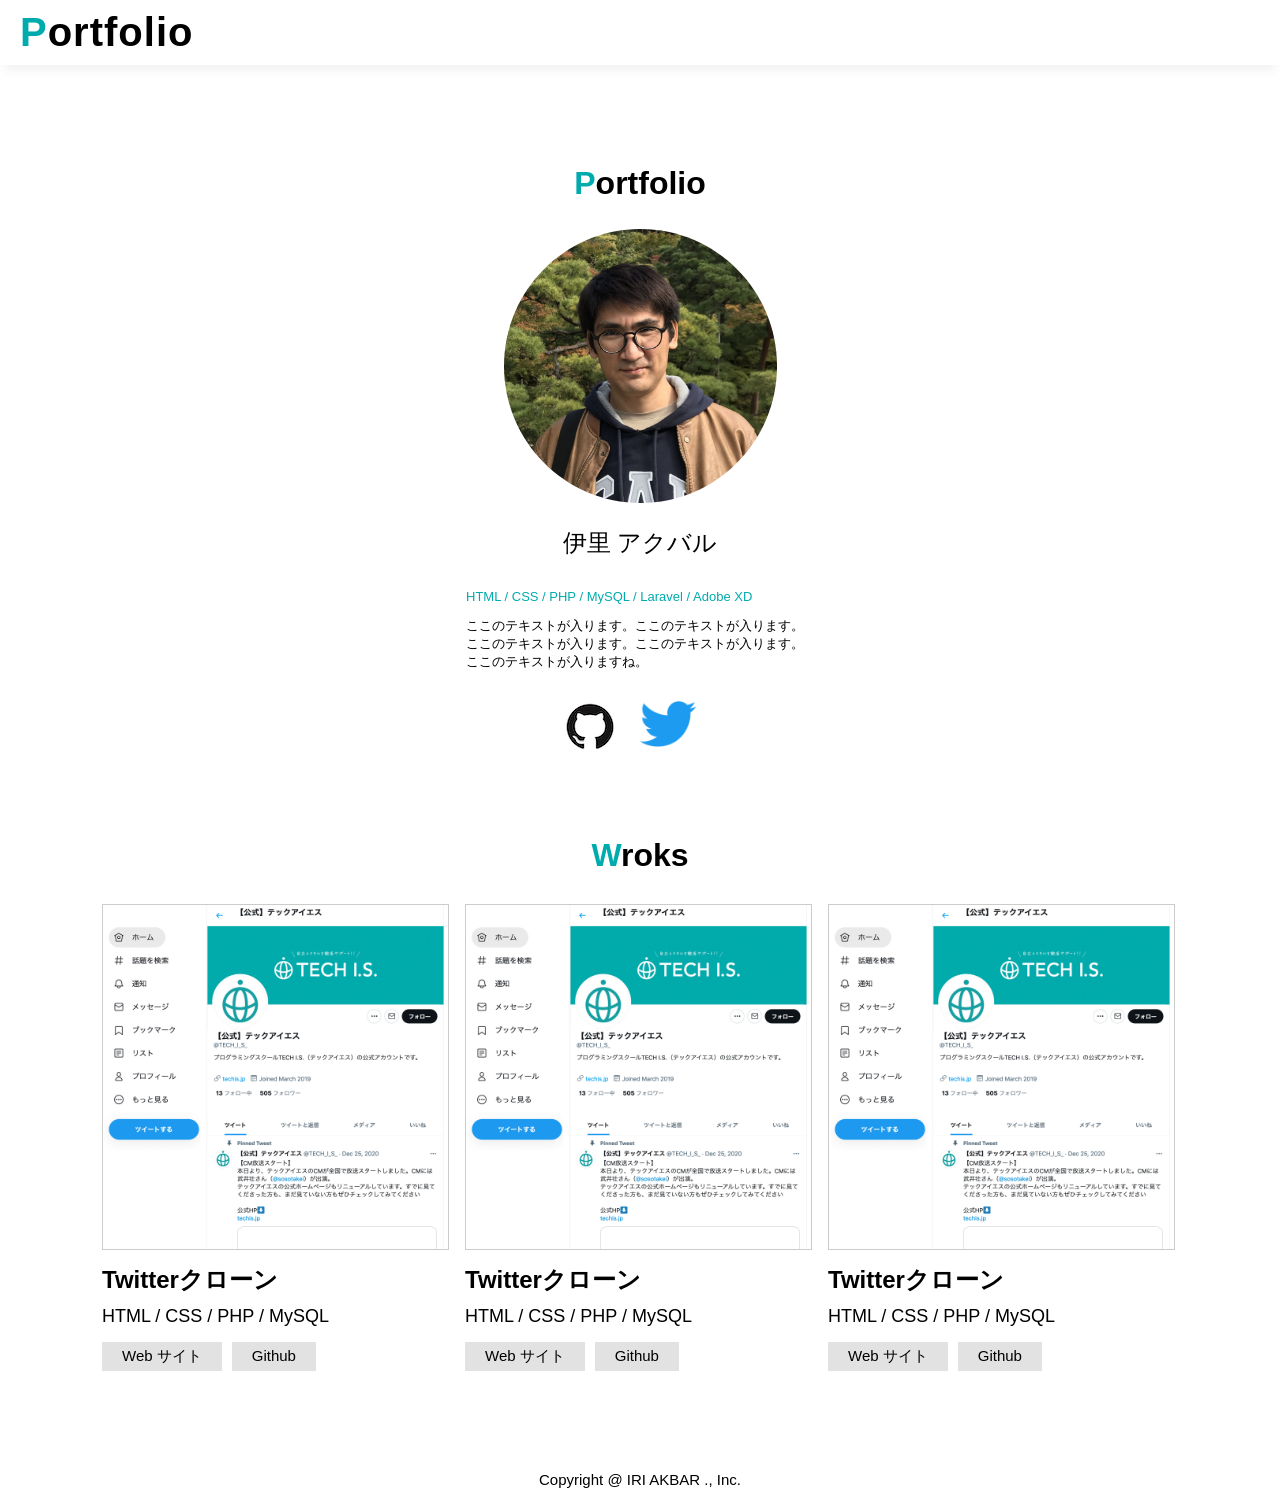
==== index.html @ 1be7792e "heroku test" ====
<!DOCTYPE html>
<html lang="ja">

<head>
  <meta charset="UTF-8">
  <meta http-equiv="X-UA-Compatible" content="IE=edge">
  <meta name="viewport" content="width=device-width, initial-scale=1.0">
  <meta name="description" content="IRI自己紹介">
  <link rel="stylesheet" href="style.css">
  <title>Portfolio</title>
</head>

<body>
  <header>
    <h1 class="block-header">
      <a href="">
        <span class="color-green">P</span>ortfolio
      </a>
    </h1>
  </header>
  <div class="block-main">
    <div class="box-profile">
      <h2 class="sub-title">
        <span class="color-green">P</span>ortfolio
      </h2>
      <div class="item-list">
        <img src="img/iri.png" alt="プロフィール画像">
        <b>伊里 アクバル</b>
        <p class="color-green">HTML / CSS / PHP / MySQL / Laravel / Adobe XD</p>
        <p> ここのテキストが入ります。ここのテキストが入ります。ここのテキストが入ります。ここのテキストが入ります。ここのテキストが入りますね。</p>
      </div>
      <ul class="icon-list">
        <li>
          <a href="">
            <img src="img/github.png" alt="Githubのアイコン">
          </a>
        </li>
        <li>
          <a href="">
            <img src="img/twitter.png" alt="twitterのアイコン">
          </a>
        </li>
      </ul>
    </div>
    <div class="box-works">
      <h2 class="sub-title">
        <span class="color-green">W</span>roks</h2>
      <ul class="works-list">
        <li>
          <img src="img/work_1.jpeg" alt="worksの画像">
          <h3>Twitterクローン</h3>
          <span>HTML / CSS / PHP / MySQL</span>
          <div class="link">
            <a href="#"> Web サイト</a>
            <a href="#"> Github</a>
          </div>
        </li>
        <li>
          <img src="img/work_1.jpeg" alt="worksの画像">
          <h3>Twitterクローン</h3>
          <span>HTML / CSS / PHP / MySQL</span>
          <div class="link">
            <a href="#"> Web サイト</a>
            <a href="#"> Github</a>
          </div>
        </li>
        <li>
          <img src="img/work_1.jpeg" alt="worksの画像">
          <h3>Twitterクローン</h3>
          <span>HTML / CSS / PHP / MySQL</span>
          <div class="link">
            <a href="#"> Web サイト</a>
            <a href="#"> Github</a>
          </div>
        </li>

      </ul>
    </div>

  </div>
  <footer class="block-footer">
<p>Copyright @ IRI AKBAR ., Inc. </p>
  </footer>
</body>

</html>
---- style.css ----
@charset "UFT-8";

/* 画面のスタイルシート */
body {
  font-family: "Noto Sans JP", sans-serif;
  margin: 0;
  min-width: 1076px;
}

.color-green {
  color: #00abae;
}

.sub-title {
  font-size: 32px;
}

/* [header]のスタイルシート */
.block-header {
  margin: 10px 0;
  padding: 0 20px 10px;
  box-shadow: 0px 10px 10px -5px rgba(204, 204, 204, 0.3);
}

.block-header a {
  font-size: 40px;
  color: #000;
  text-decoration: none;
  letter-spacing: 1px;
}

/* mainのスタイルシート */
.block-main {
  text-align: center;
  margin: 100px 0;
}

/* profileのスタイルシート */

.item-list {
  width: 100%;
  max-width: 348px;
  margin: 0 auto;
}

.item-list b {
  display: block;
  font-size: 24px;
  font-weight: normal;
  margin: 20px 0 30px;
}

.item-list p {
  font-size: 13px;
  line-height: normal;
  text-align: left;
}

.icon-list {
  list-style: none;
  width: 100%;
  max-width: 247px;
  margin: 30px auto;
  padding: 0;
  display: flex;
  -webkit-justify-content: center;
}

.icon-list li {
  margin-right: 22px;
}

/* worksのスタイルシート */
.box-works {
  margin: 80px 0 0;
}

.works-list {
  list-style: none;
  width: 100%;
  max-width: 1076px;
  margin: 30px auto;
  padding: 0;
  text-align: left;
  overflow: hidden;
}

.works-list li {
  display: block;
  float: left;
  width: 100%;
  max-width: 348px;
  margin-right: 15px;
}

.works-list li:last-child {
  margin-right: 0;
}

.works-list li img {
  width: 99%;
  border: 1px solid #ccc;
}

.works-list li h3 {
  font-size: 24px;
  margin: 10px 0;
}

.works-list li span {
  font-size: 18px;
}

.works-list .link {
  display: flex;
  -webkit-justify-content: left;
  margin-top: 15px;
}

.works-list .link a {
  background-color: rgb(226, 226, 226);
  padding: 5px 20px;
  margin-right: 10px;
  font-size: 15px;
  text-decoration: none;
  color: #000;
}

/* footer のスタイルシート */
.block-footer p {
  clear: both;
  margin: 50px 0 20px;
  text-align: center;
  font-size: 15px;
}

/* スマホ用スタイルシート */
@media screen and (max-width:767px) {
  body {
    min-width: 100%;
  }
  .sub-title {
    font-size: 24px;
  }

  /* [header]のスタイルシート */
  .block-header {
    padding: 0 10px 10px;
    box-shadow: 0px 8px 8px -5px rgba(204, 204, 204, 0.3);
  }

  .block-header a {
    font-size: 31px;
  }

  /* mainのスタイルシート */
  .block-main {
    margin: 50px 0;
    text-align: center;
  }

  /* profileのスタイルシート */

  .box-profile {
    padding: 0 10px;
  }

  item-list {
    max-width: 100%;
  }

  .item-list b {
    font-size: 18px;
  }

  .item-list p {
    font-size: 14px;
    line-height: normal;
    text-align:left;
  }

  icon-list {
    max-width: 100%;
  }

  .icon-list li {
    margin-right: 25px
  }

  /* worksのスタイルシート */
  .box-works {
    margin: 60px 0 0;
    padding: 0 10px;
  }

  .works-list {
    max-width: 100%;
  }

  .works-list li {
    max-width: 100%;
    float: none;
    margin-right: 0;
    margin-bottom: 30px;
  }

  .works-list li h3 {
    font-size: 20px;
    margin: 5px 0;
  }
  .works-list li span {
    font-size: 14px;
  }

}
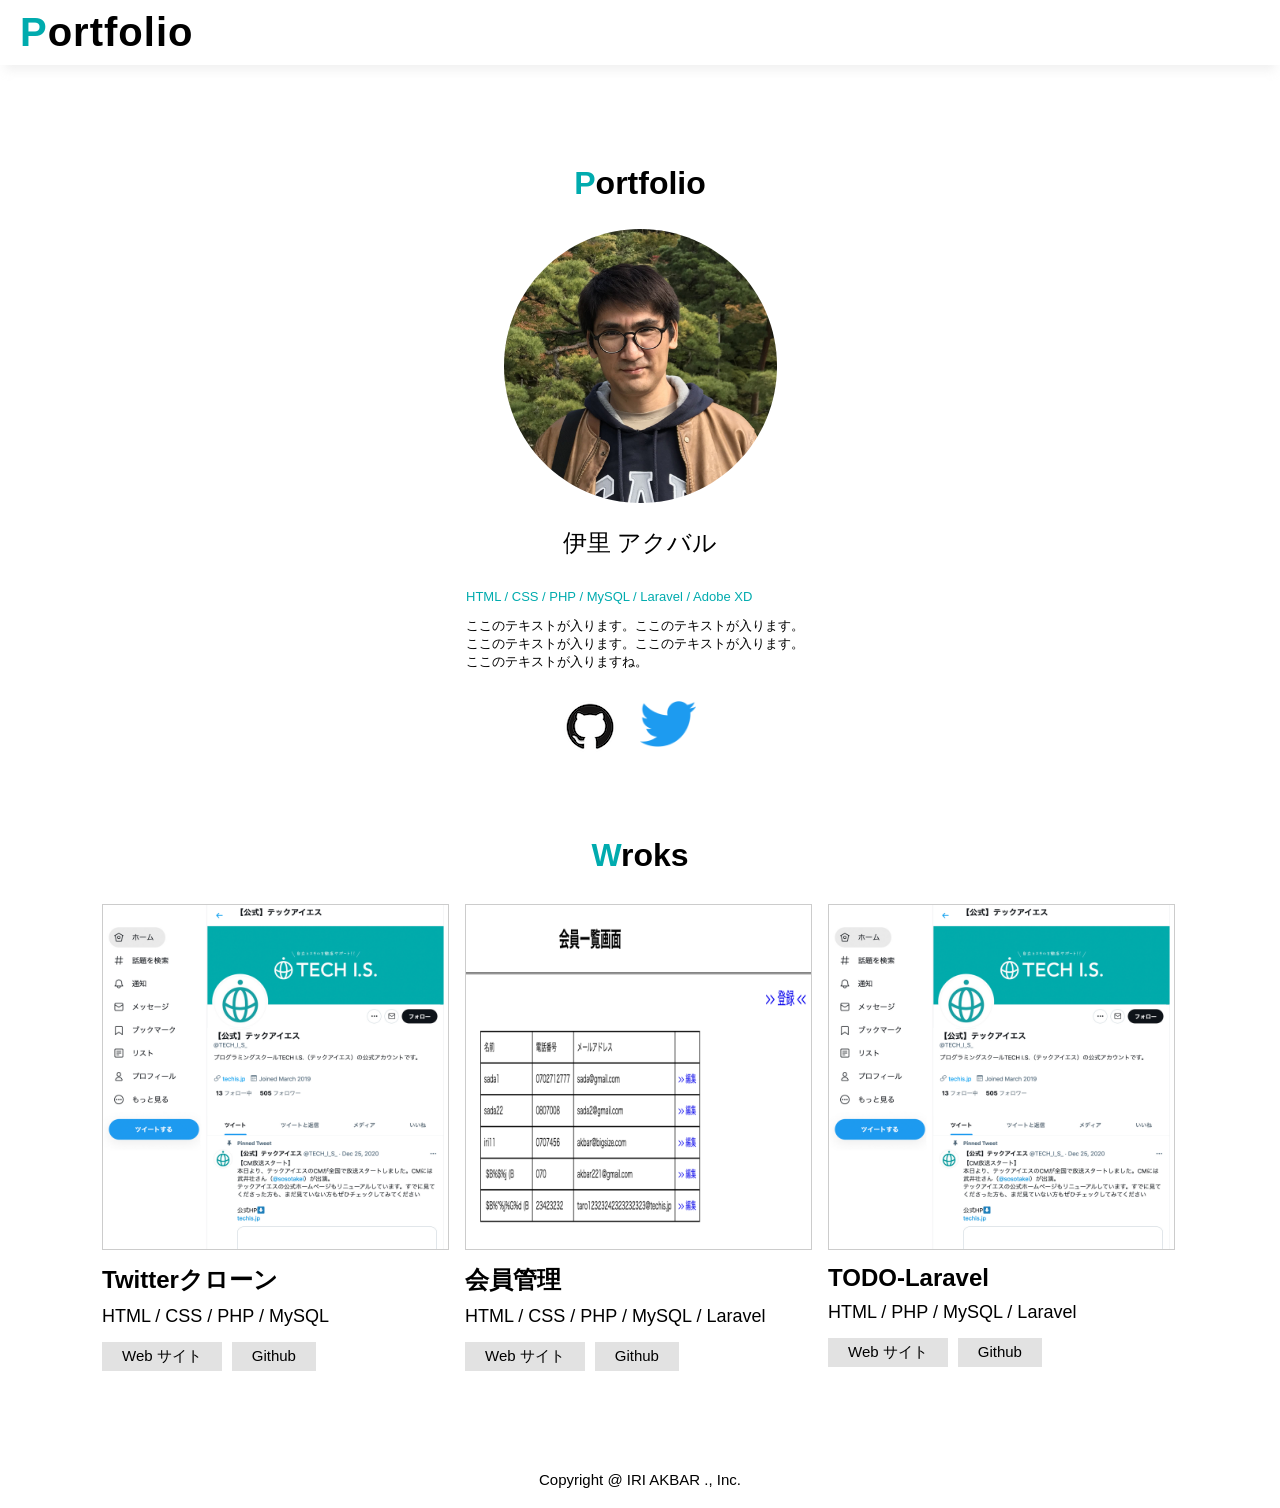
==== commit a4b8f123: "公開のため修正" ====
--- a/index.html
+++ b/index.html
@@ -51,26 +51,26 @@
           <h3>Twitterクローン</h3>
           <span>HTML / CSS / PHP / MySQL</span>
           <div class="link">
-            <a href="#"> Web サイト</a>
-            <a href="#"> Github</a>
+            <a href="https://iri-1.com/TwitterClone/"> Web サイト</a>
+            <a href="https://github.com/iri-1/TwitterClone"> Github</a>
+          </div>
+        </li>
+        <li>
+          <img src="img/member.png" alt="worksの画像">
+          <h3>会員管理</h3>
+          <span>HTML / CSS / PHP / MySQL / Laravel</span>
+          <div class="link">
+            <a href="https://iri-1.com/Member_laravel/public/"> Web サイト</a>
+            <a href="https://github.com/iri-1/Member_laravel"> Github</a>
           </div>
         </li>
         <li>
           <img src="img/work_1.jpeg" alt="worksの画像">
-          <h3>Twitterクローン</h3>
-          <span>HTML / CSS / PHP / MySQL</span>
+          <h3>TODO-Laravel</h3>
+          <span>HTML / PHP / MySQL / Laravel</span>
           <div class="link">
-            <a href="#"> Web サイト</a>
-            <a href="#"> Github</a>
-          </div>
-        </li>
-        <li>
-          <img src="img/work_1.jpeg" alt="worksの画像">
-          <h3>Twitterクローン</h3>
-          <span>HTML / CSS / PHP / MySQL</span>
-          <div class="link">
-            <a href="#"> Web サイト</a>
-            <a href="#"> Github</a>
+            <a href="https://iri-1.com/todo-laravel/public/"> Web サイト</a>
+            <a href="https://github.com/iri-1/todo-laravel"> Github</a>
           </div>
         </li>
 
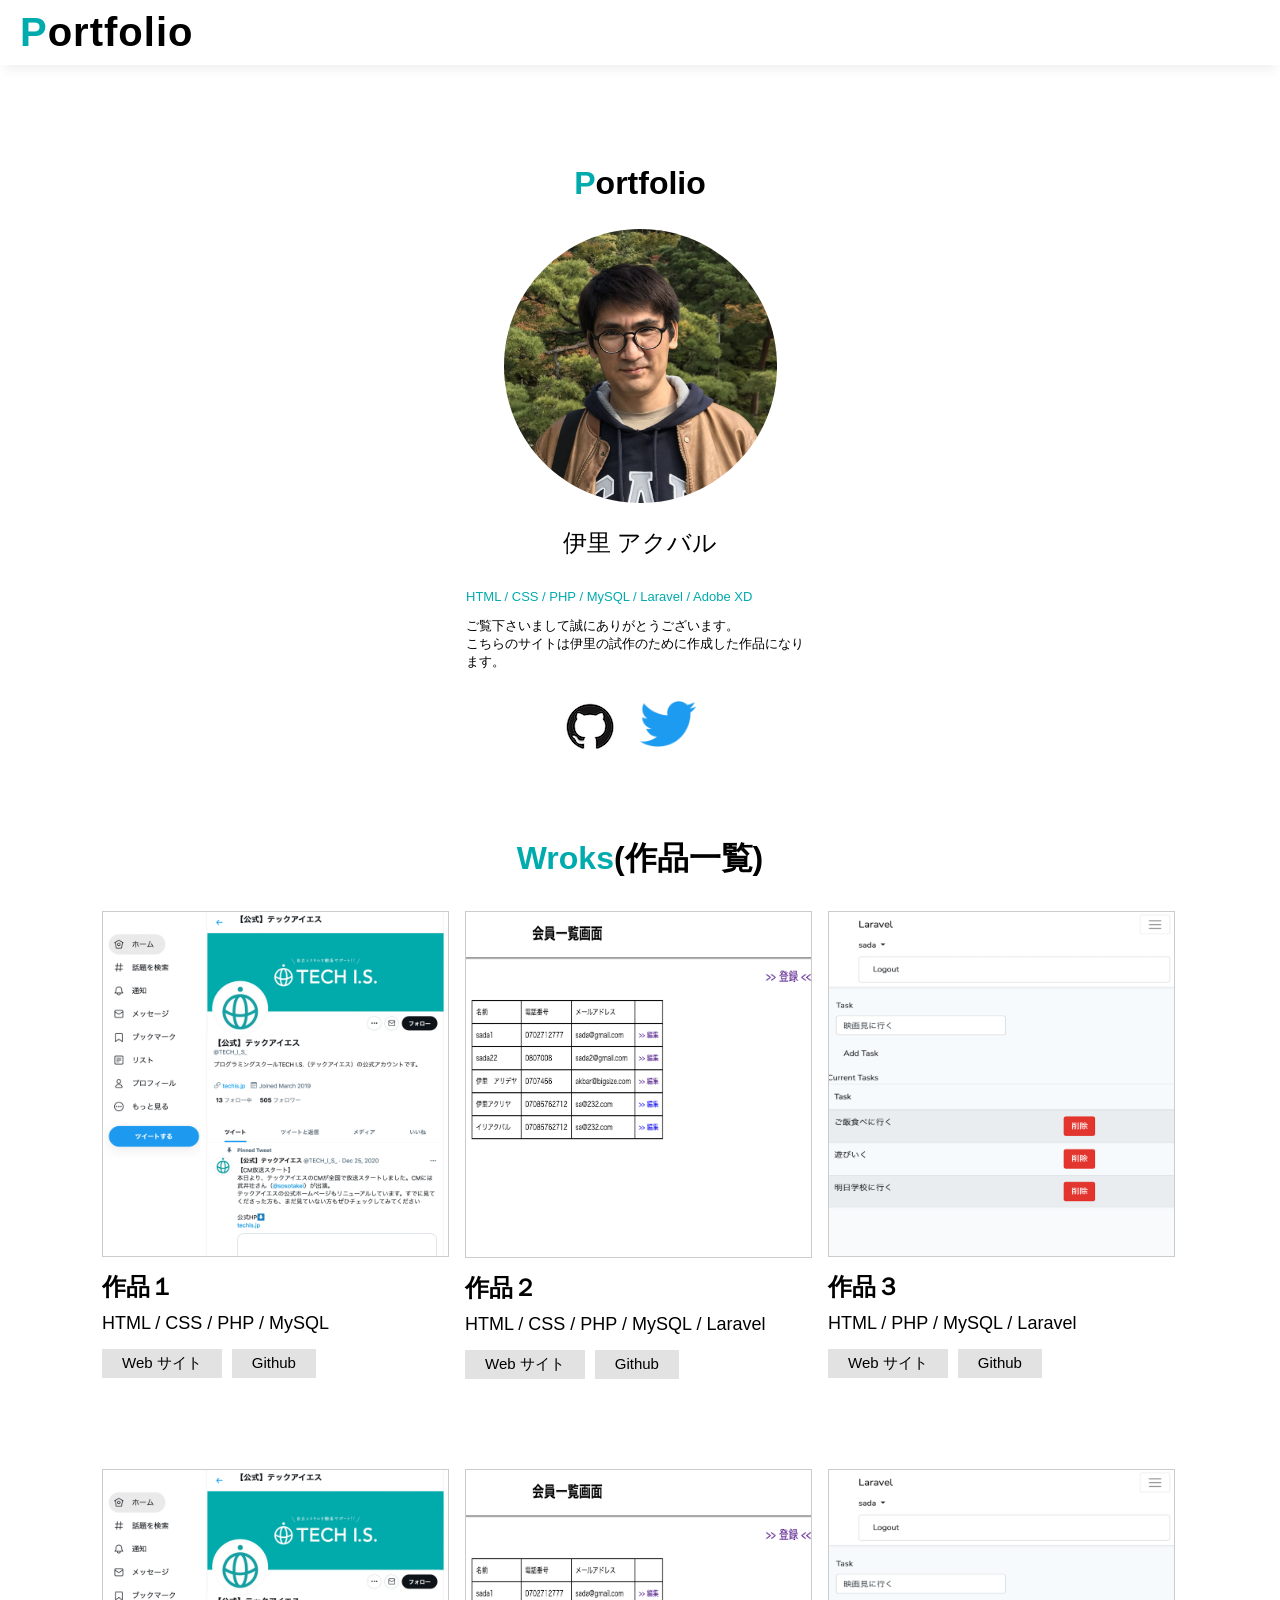
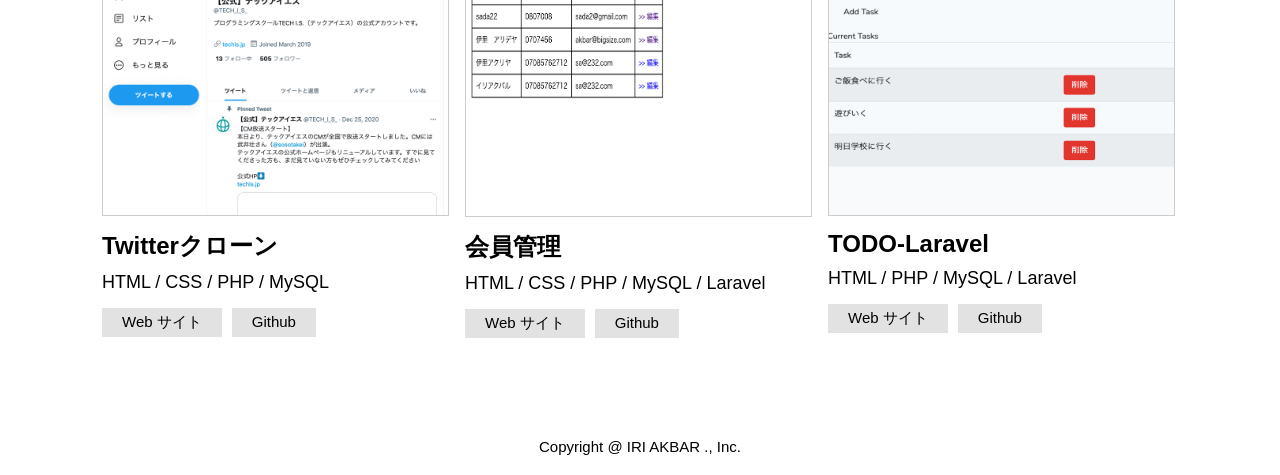
==== commit 908d8ff6: "自分用作品のために更に増やした版" ====
--- a/index.html
+++ b/index.html
@@ -7,7 +7,7 @@
   <meta name="viewport" content="width=device-width, initial-scale=1.0">
   <meta name="description" content="IRI自己紹介">
   <link rel="stylesheet" href="style.css">
-  <title>Portfolio</title>
+  <title>伊里Portfolio</title>
 </head>
 
 <body>
@@ -27,7 +27,8 @@
         <img src="img/iri.png" alt="プロフィール画像">
         <b>伊里 アクバル</b>
         <p class="color-green">HTML / CSS / PHP / MySQL / Laravel / Adobe XD</p>
-        <p> ここのテキストが入ります。ここのテキストが入ります。ここのテキストが入ります。ここのテキストが入ります。ここのテキストが入りますね。</p>
+        <p> ご覧下さいまして誠にありがとうございます。<br>
+        こちらのサイトは伊里の試作のために作成した作品になります。</p>
       </div>
       <ul class="icon-list">
         <li>
@@ -44,15 +45,46 @@
     </div>
     <div class="box-works">
       <h2 class="sub-title">
-        <span class="color-green">W</span>roks</h2>
+        <span class="color-green">Wroks</span>(作品一覧)</h2>
+        <ul class="works-list">
+          <li>
+            <img src="img/work_1.jpeg" alt="worksの画像">
+            <h3>作品１</h3>
+            <span>HTML / CSS / PHP / MySQL</span>
+            <div class="link">
+              <a href="https://iri-1.com/TwitterClone/" target="_blank"> Web サイト</a>
+              <a href="https://github.com/iri-1/TwitterClone" target="_blank"> Github</a>
+            </div>
+          </li>
+          <li>
+            <img src="img/member.png" alt="worksの画像">
+            <h3>作品２</h3>
+            <span>HTML / CSS / PHP / MySQL / Laravel</span>
+            <div class="link">
+              <a href="https://iri-1.com/Member_laravel/public/" target="_blank"> Web サイト</a>
+              <a href="https://github.com/iri-1/Member_laravel" target="_blank"> Github</a>
+            </div>
+          </li>
+          <li>
+            <img src="img/todo.png" alt="worksの画像">
+            <h3>作品３</h3>
+            <span>HTML / PHP / MySQL / Laravel</span>
+            <div class="link">
+              <a href="https://iri-1.com/todo-laravel/public/" target="_blank"> Web サイト</a>
+              <a href="https://github.com/iri-1/todo-laravel" target="_blank"> Github</a>
+            </div>
+          </li>
+        </ul>
+        <h1 class="block-header"> </h1>
+        <h1 class="block-header"> </h1>
       <ul class="works-list">
         <li>
           <img src="img/work_1.jpeg" alt="worksの画像">
           <h3>Twitterクローン</h3>
           <span>HTML / CSS / PHP / MySQL</span>
           <div class="link">
-            <a href="https://iri-1.com/TwitterClone/"> Web サイト</a>
-            <a href="https://github.com/iri-1/TwitterClone"> Github</a>
+            <a href="https://iri-1.com/TwitterClone/" target="_blank"> Web サイト</a>
+            <a href="https://github.com/iri-1/TwitterClone" target="_blank"> Github</a>
           </div>
         </li>
         <li>
@@ -60,21 +92,22 @@
           <h3>会員管理</h3>
           <span>HTML / CSS / PHP / MySQL / Laravel</span>
           <div class="link">
-            <a href="https://iri-1.com/Member_laravel/public/"> Web サイト</a>
-            <a href="https://github.com/iri-1/Member_laravel"> Github</a>
+            <a href="https://iri-1.com/Member_laravel/public/" target="_blank"> Web サイト</a>
+            <a href="https://github.com/iri-1/Member_laravel" target="_blank"> Github</a>
           </div>
         </li>
         <li>
-          <img src="img/work_1.jpeg" alt="worksの画像">
+          <img src="img/todo.png" alt="worksの画像">
           <h3>TODO-Laravel</h3>
           <span>HTML / PHP / MySQL / Laravel</span>
           <div class="link">
-            <a href="https://iri-1.com/todo-laravel/public/"> Web サイト</a>
-            <a href="https://github.com/iri-1/todo-laravel"> Github</a>
+            <a href="https://iri-1.com/todo-laravel/public/" target="_blank"> Web サイト</a>
+            <a href="https://github.com/iri-1/todo-laravel" target="_blank"> Github</a>
           </div>
         </li>
 
       </ul>
+      
     </div>
 
   </div>
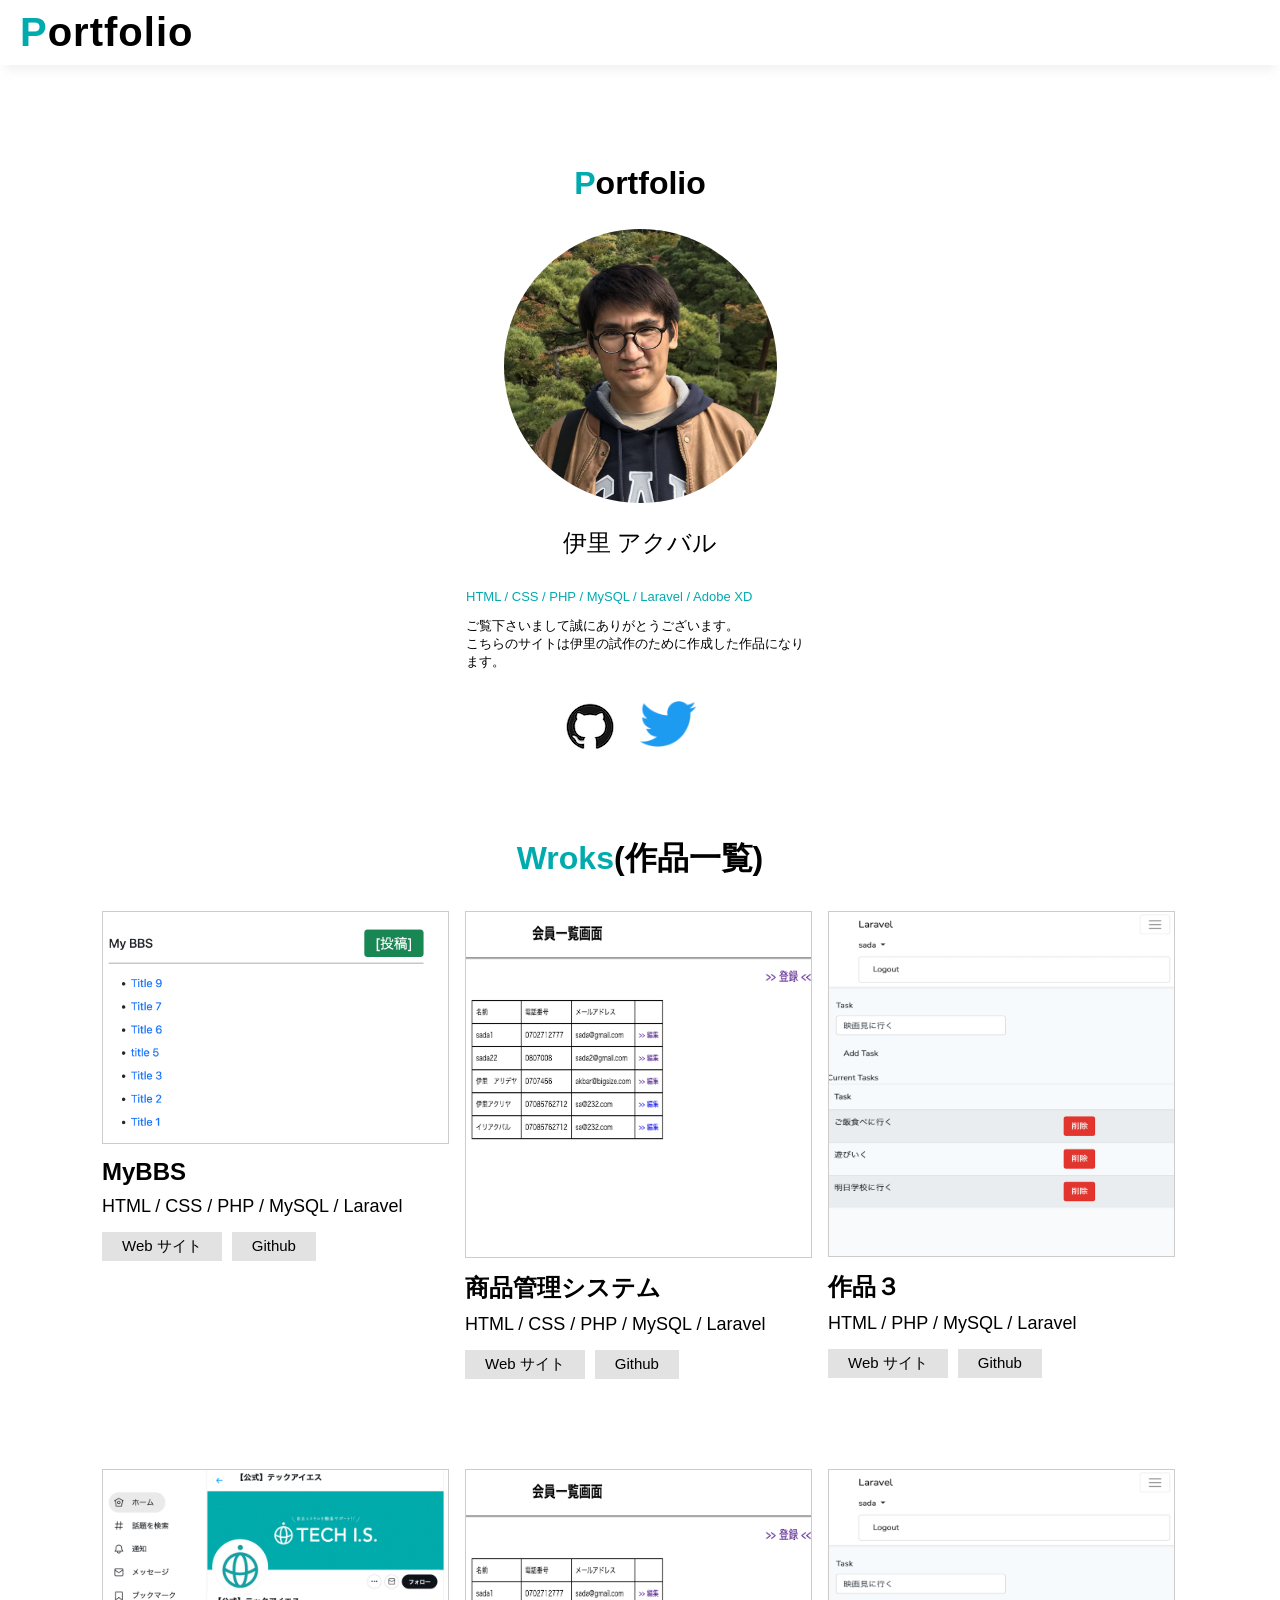
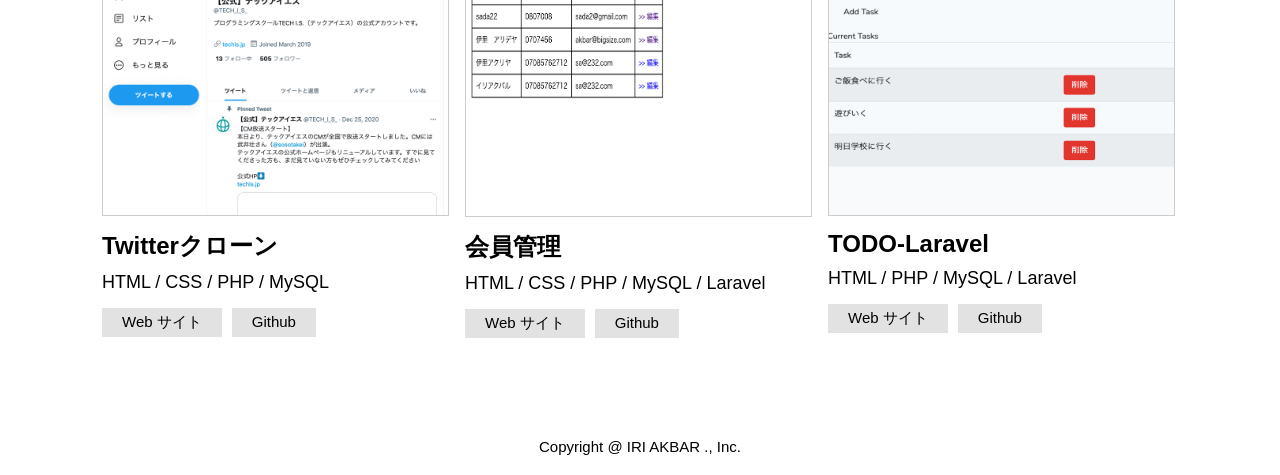
==== commit 21be57d0: "MyBBSリンク追加" ====
--- a/index.html
+++ b/index.html
@@ -48,17 +48,17 @@
         <span class="color-green">Wroks</span>(作品一覧)</h2>
         <ul class="works-list">
           <li>
-            <img src="img/work_1.jpeg" alt="worksの画像">
-            <h3>作品１</h3>
-            <span>HTML / CSS / PHP / MySQL</span>
+            <img src="img/MyBBS.png" alt="worksの画像">
+            <h3>MyBBS</h3>
+            <span>HTML / CSS / PHP / MySQL / Laravel</span>
             <div class="link">
-              <a href="https://iri-1.com/TwitterClone/" target="_blank"> Web サイト</a>
-              <a href="https://github.com/iri-1/TwitterClone" target="_blank"> Github</a>
+              <a href="https://iri-1.com/MyBBS/public/" target="_blank"> Web サイト</a>
+              <a href="https://github.com/iri-1/MyBBS" target="_blank"> Github</a>
             </div>
           </li>
           <li>
             <img src="img/member.png" alt="worksの画像">
-            <h3>作品２</h3>
+            <h3>商品管理システム</h3>
             <span>HTML / CSS / PHP / MySQL / Laravel</span>
             <div class="link">
               <a href="https://iri-1.com/Member_laravel/public/" target="_blank"> Web サイト</a>
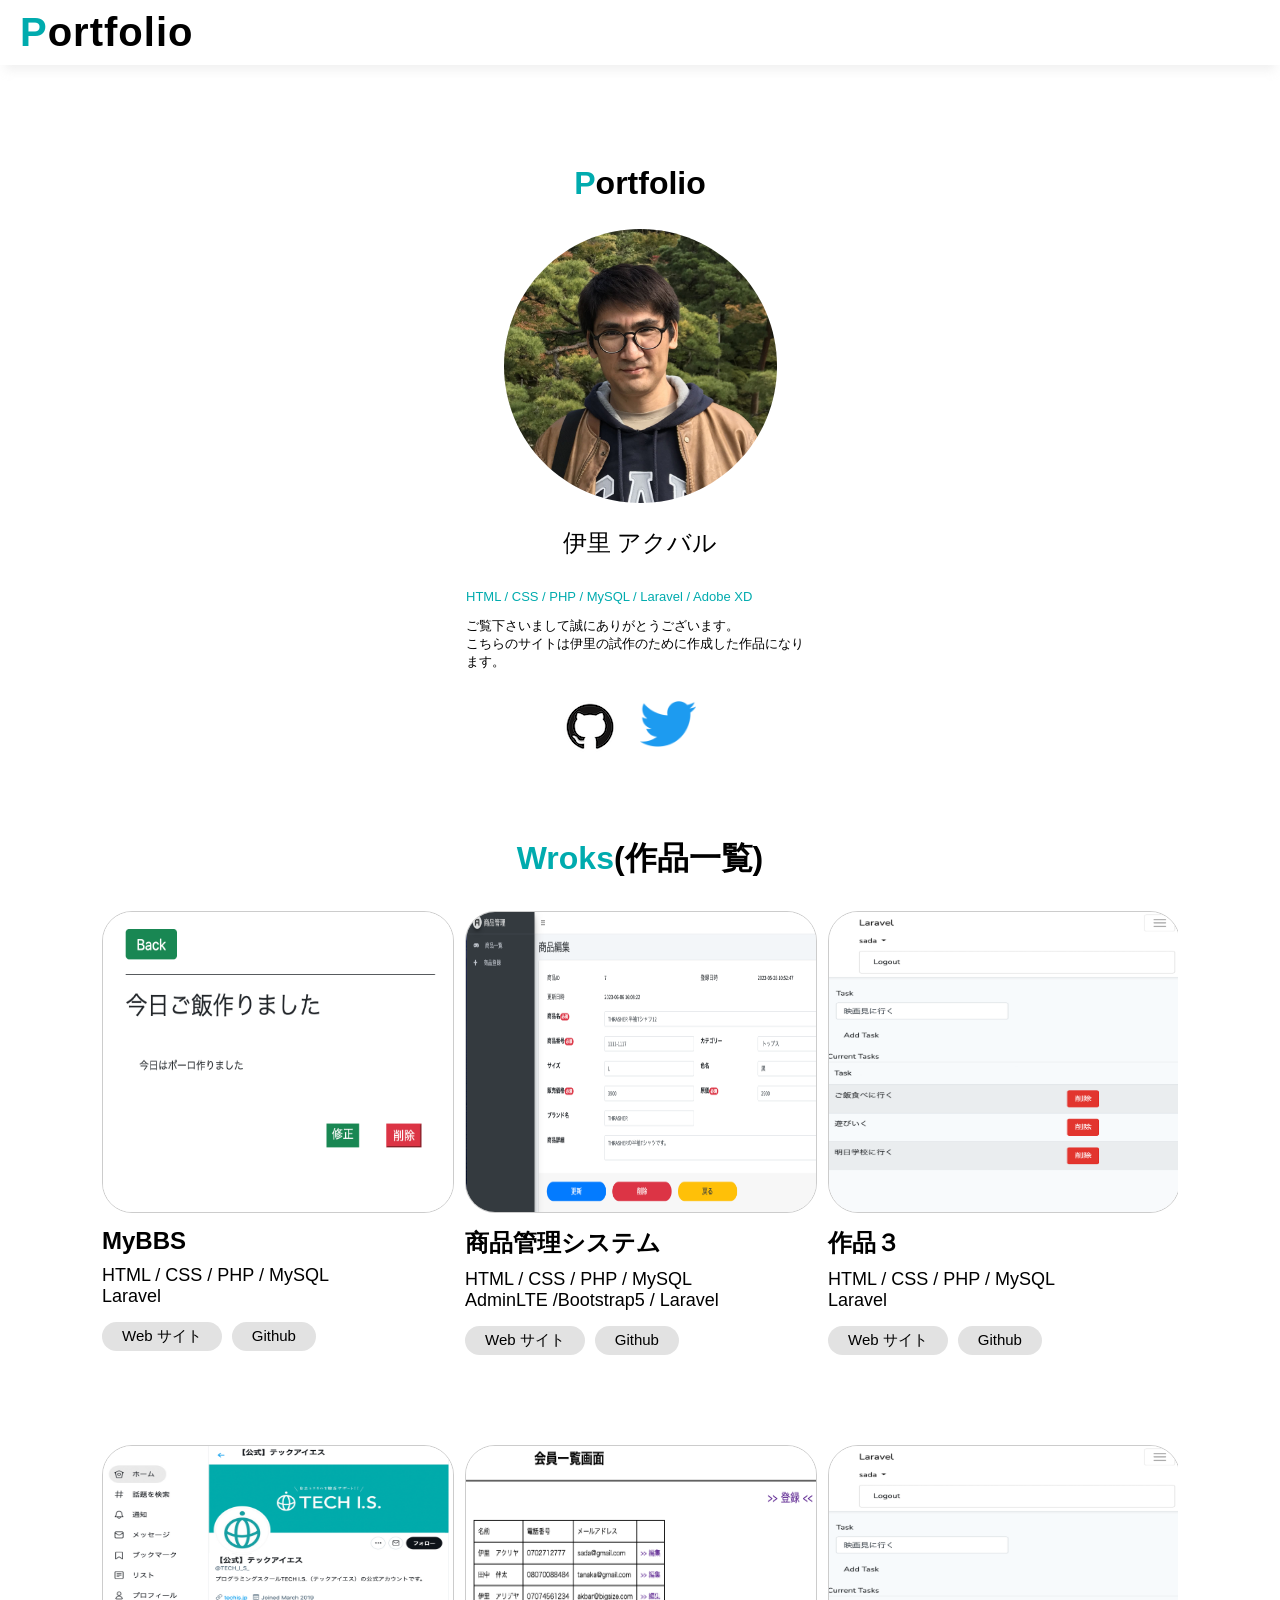
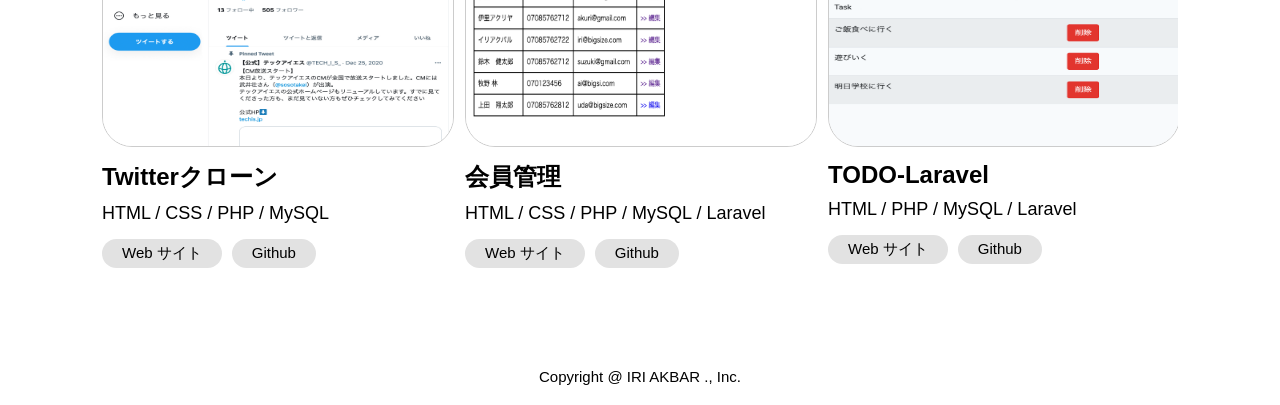
==== commit c500bc44: "角度丸くしました" ====
--- a/index.html
+++ b/index.html
@@ -48,27 +48,30 @@
         <span class="color-green">Wroks</span>(作品一覧)</h2>
         <ul class="works-list">
           <li>
-            <img src="img/MyBBS.png" alt="worksの画像">
+            <img src="img/MyBBS2.png" alt="worksの画像">
             <h3>MyBBS</h3>
-            <span>HTML / CSS / PHP / MySQL / Laravel</span>
+            <span>HTML / CSS / PHP / MySQL <br></span>
+            <span>  Laravel</span>
             <div class="link">
               <a href="https://iri-1.com/MyBBS/public/" target="_blank"> Web サイト</a>
               <a href="https://github.com/iri-1/MyBBS" target="_blank"> Github</a>
             </div>
           </li>
           <li>
-            <img src="img/member.png" alt="worksの画像">
+            <img src="img/item_management.png" alt="worksの画像">
             <h3>商品管理システム</h3>
-            <span>HTML / CSS / PHP / MySQL / Laravel</span>
+            <span>HTML / CSS / PHP / MySQL <br></span>
+            <span>  AdminLTE /Bootstrap5 / Laravel</span>
             <div class="link">
-              <a href="https://iri-1.com/Member_laravel/public/" target="_blank"> Web サイト</a>
-              <a href="https://github.com/iri-1/Member_laravel" target="_blank"> Github</a>
+              <a href="https://iri-1.com/item-management/public/" target="_blank"> Web サイト</a>
+              <a href="https://github.com/iri-1/item-management" target="_blank"> Github</a>
             </div>
           </li>
           <li>
             <img src="img/todo.png" alt="worksの画像">
             <h3>作品３</h3>
-            <span>HTML / PHP / MySQL / Laravel</span>
+            <span>HTML / CSS / PHP / MySQL <br></span>
+            <span>  Laravel</span>
             <div class="link">
               <a href="https://iri-1.com/todo-laravel/public/" target="_blank"> Web サイト</a>
               <a href="https://github.com/iri-1/todo-laravel" target="_blank"> Github</a>
@@ -88,7 +91,7 @@
           </div>
         </li>
         <li>
-          <img src="img/member.png" alt="worksの画像">
+          <img src="img/member2.png" alt="worksの画像">
           <h3>会員管理</h3>
           <span>HTML / CSS / PHP / MySQL / Laravel</span>
           <div class="link">
--- a/style.css
+++ b/style.css
@@ -98,7 +98,11 @@
 }
 
 .works-list li img {
-  width: 99%;
+  /* width: 99%; */
+  width: 350px;
+  height: 300px;
+  border: 1px solid #ccc;
+  border-radius: 30px;
   border: 1px solid #ccc;
 }
 
@@ -123,6 +127,7 @@
   margin-right: 10px;
   font-size: 15px;
   text-decoration: none;
+  border-radius: 30px;
   color: #000;
 }
 
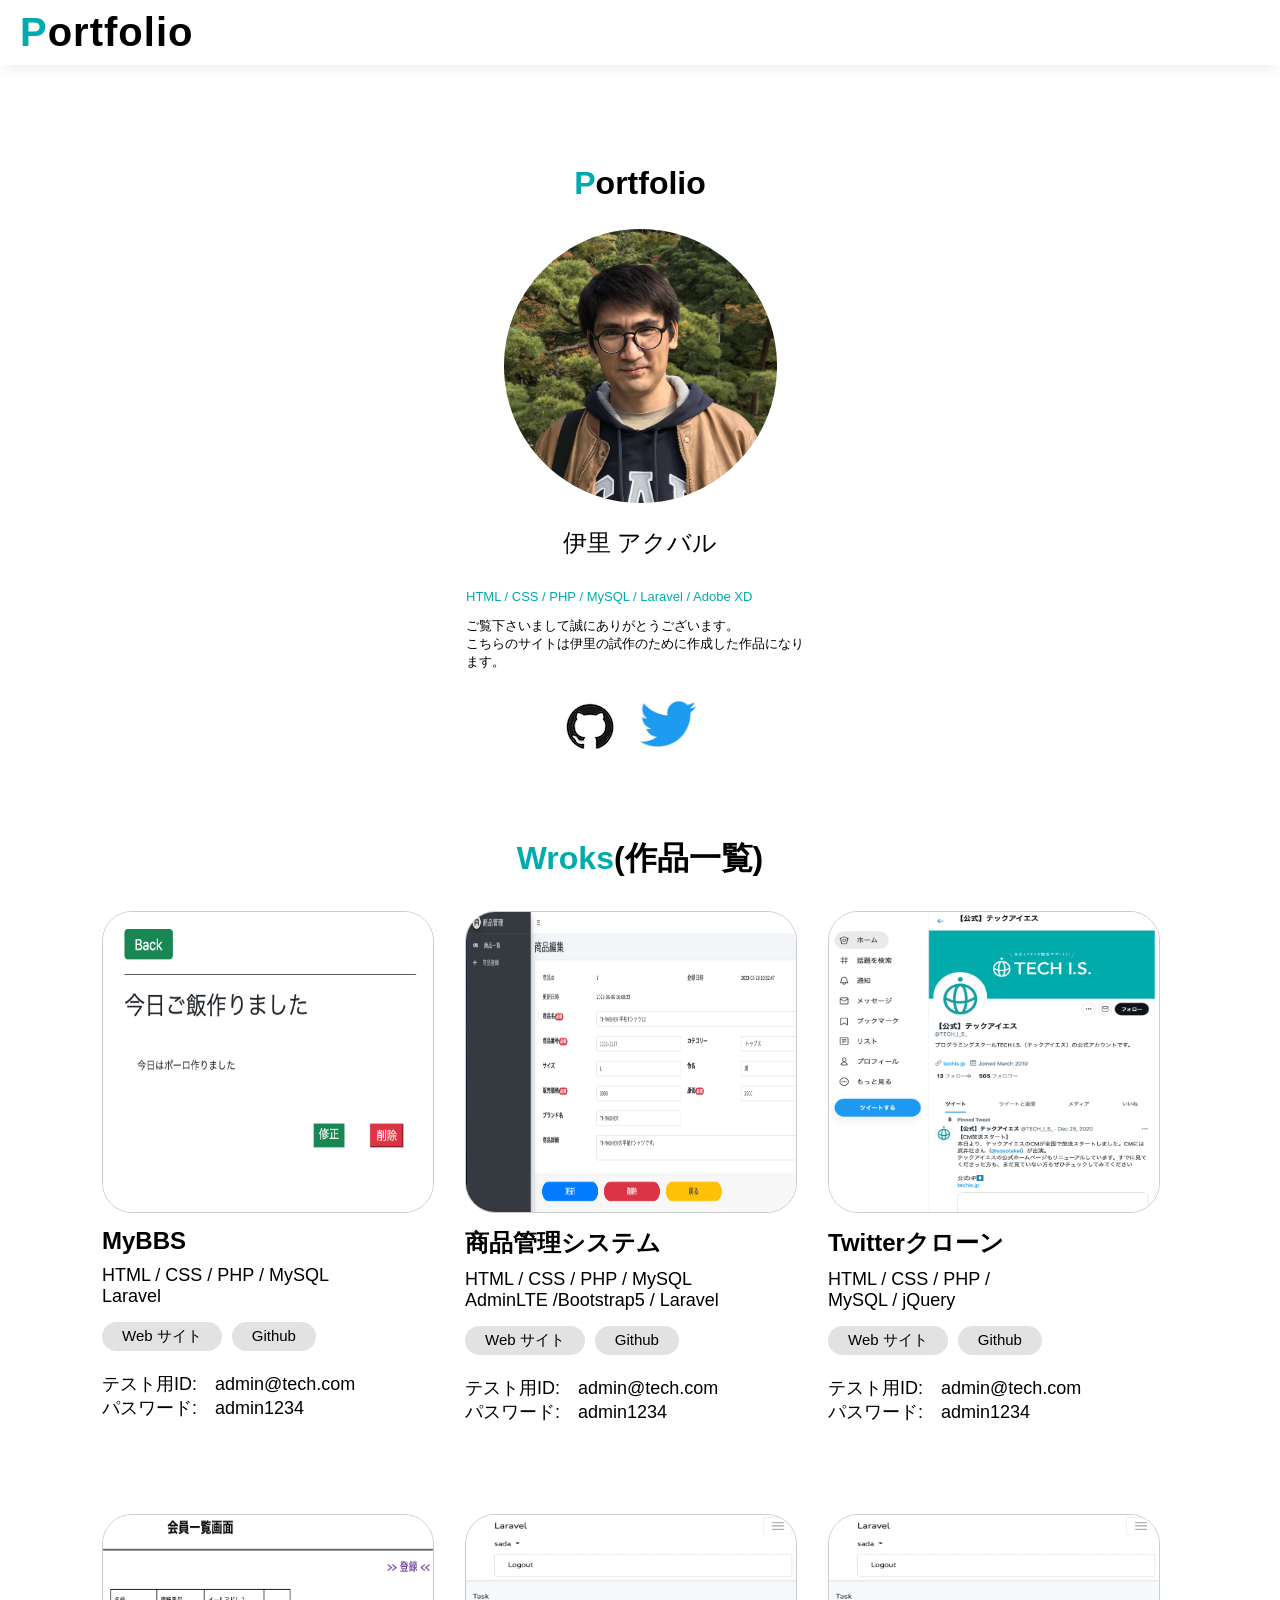
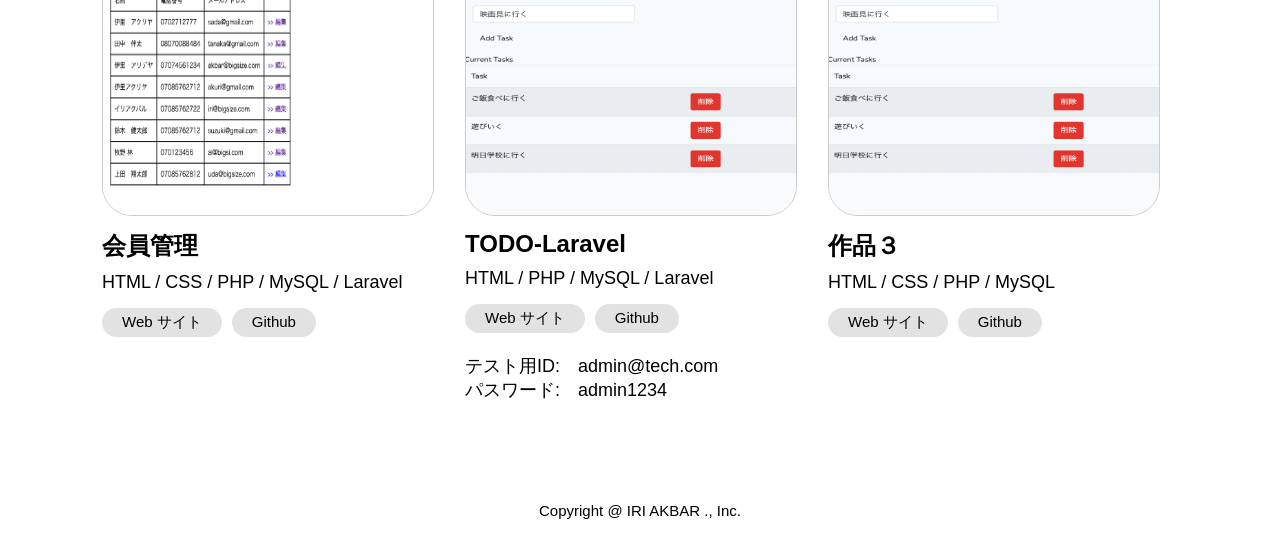
==== commit b10ba92f: "テストID追加" ====
--- a/index.html
+++ b/index.html
@@ -51,11 +51,13 @@
             <img src="img/MyBBS2.png" alt="worksの画像">
             <h3>MyBBS</h3>
             <span>HTML / CSS / PHP / MySQL <br></span>
-            <span>  Laravel</span>
+            <span>  Laravel<br></span>
             <div class="link">
               <a href="https://iri-1.com/MyBBS/public/" target="_blank"> Web サイト</a>
               <a href="https://github.com/iri-1/MyBBS" target="_blank"> Github</a>
             </div>
+            <span><br>テスト用ID:　admin@tech.com<br></span>
+            <span>パスワード:　admin1234</span>
           </li>
           <li>
             <img src="img/item_management.png" alt="worksの画像">
@@ -66,30 +68,25 @@
               <a href="https://iri-1.com/item-management/public/" target="_blank"> Web サイト</a>
               <a href="https://github.com/iri-1/item-management" target="_blank"> Github</a>
             </div>
+            <span><br>テスト用ID:　admin@tech.com<br></span>
+            <span>パスワード:　admin1234</span>
           </li>
           <li>
-            <img src="img/todo.png" alt="worksの画像">
-            <h3>作品３</h3>
-            <span>HTML / CSS / PHP / MySQL <br></span>
-            <span>  Laravel</span>
+            <img src="img/work_1.jpeg" alt="worksの画像">
+            <h3>Twitterクローン</h3>
+            <span>HTML / CSS / PHP /  <br></span>
+            <span>  MySQL / jQuery  </span>
             <div class="link">
-              <a href="https://iri-1.com/todo-laravel/public/" target="_blank"> Web サイト</a>
-              <a href="https://github.com/iri-1/todo-laravel" target="_blank"> Github</a>
+              <a href="https://iri-1.com/TwitterClone/" target="_blank"> Web サイト</a>
+              <a href="https://github.com/iri-1/TwitterClone" target="_blank"> Github</a>
             </div>
+            <span><br>テスト用ID:　admin@tech.com<br></span>
+            <span>パスワード:　admin1234</span>
           </li>
         </ul>
         <h1 class="block-header"> </h1>
         <h1 class="block-header"> </h1>
       <ul class="works-list">
-        <li>
-          <img src="img/work_1.jpeg" alt="worksの画像">
-          <h3>Twitterクローン</h3>
-          <span>HTML / CSS / PHP / MySQL</span>
-          <div class="link">
-            <a href="https://iri-1.com/TwitterClone/" target="_blank"> Web サイト</a>
-            <a href="https://github.com/iri-1/TwitterClone" target="_blank"> Github</a>
-          </div>
-        </li>
         <li>
           <img src="img/member2.png" alt="worksの画像">
           <h3>会員管理</h3>
@@ -107,8 +104,19 @@
             <a href="https://iri-1.com/todo-laravel/public/" target="_blank"> Web サイト</a>
             <a href="https://github.com/iri-1/todo-laravel" target="_blank"> Github</a>
           </div>
+          <span><br>テスト用ID:　admin@tech.com<br></span>
+            <span>パスワード:　admin1234</span>
         </li>
-
+        <li>
+          <img src="img/todo.png" alt="worksの画像">
+          <h3>作品３</h3>
+          <span>HTML / CSS / PHP / MySQL <br></span>
+          <!-- <span>  Laravel</span> -->
+          <div class="link">
+            <a href="https://iri-1.com/todo-laravel/public/" target="_blank"> Web サイト</a>
+            <a href="https://github.com/iri-1/todo-laravel" target="_blank"> Github</a>
+          </div>
+        </li>
       </ul>
       
     </div>
--- a/style.css
+++ b/style.css
@@ -99,7 +99,7 @@
 
 .works-list li img {
   /* width: 99%; */
-  width: 350px;
+  width: 330px;
   height: 300px;
   border: 1px solid #ccc;
   border-radius: 30px;
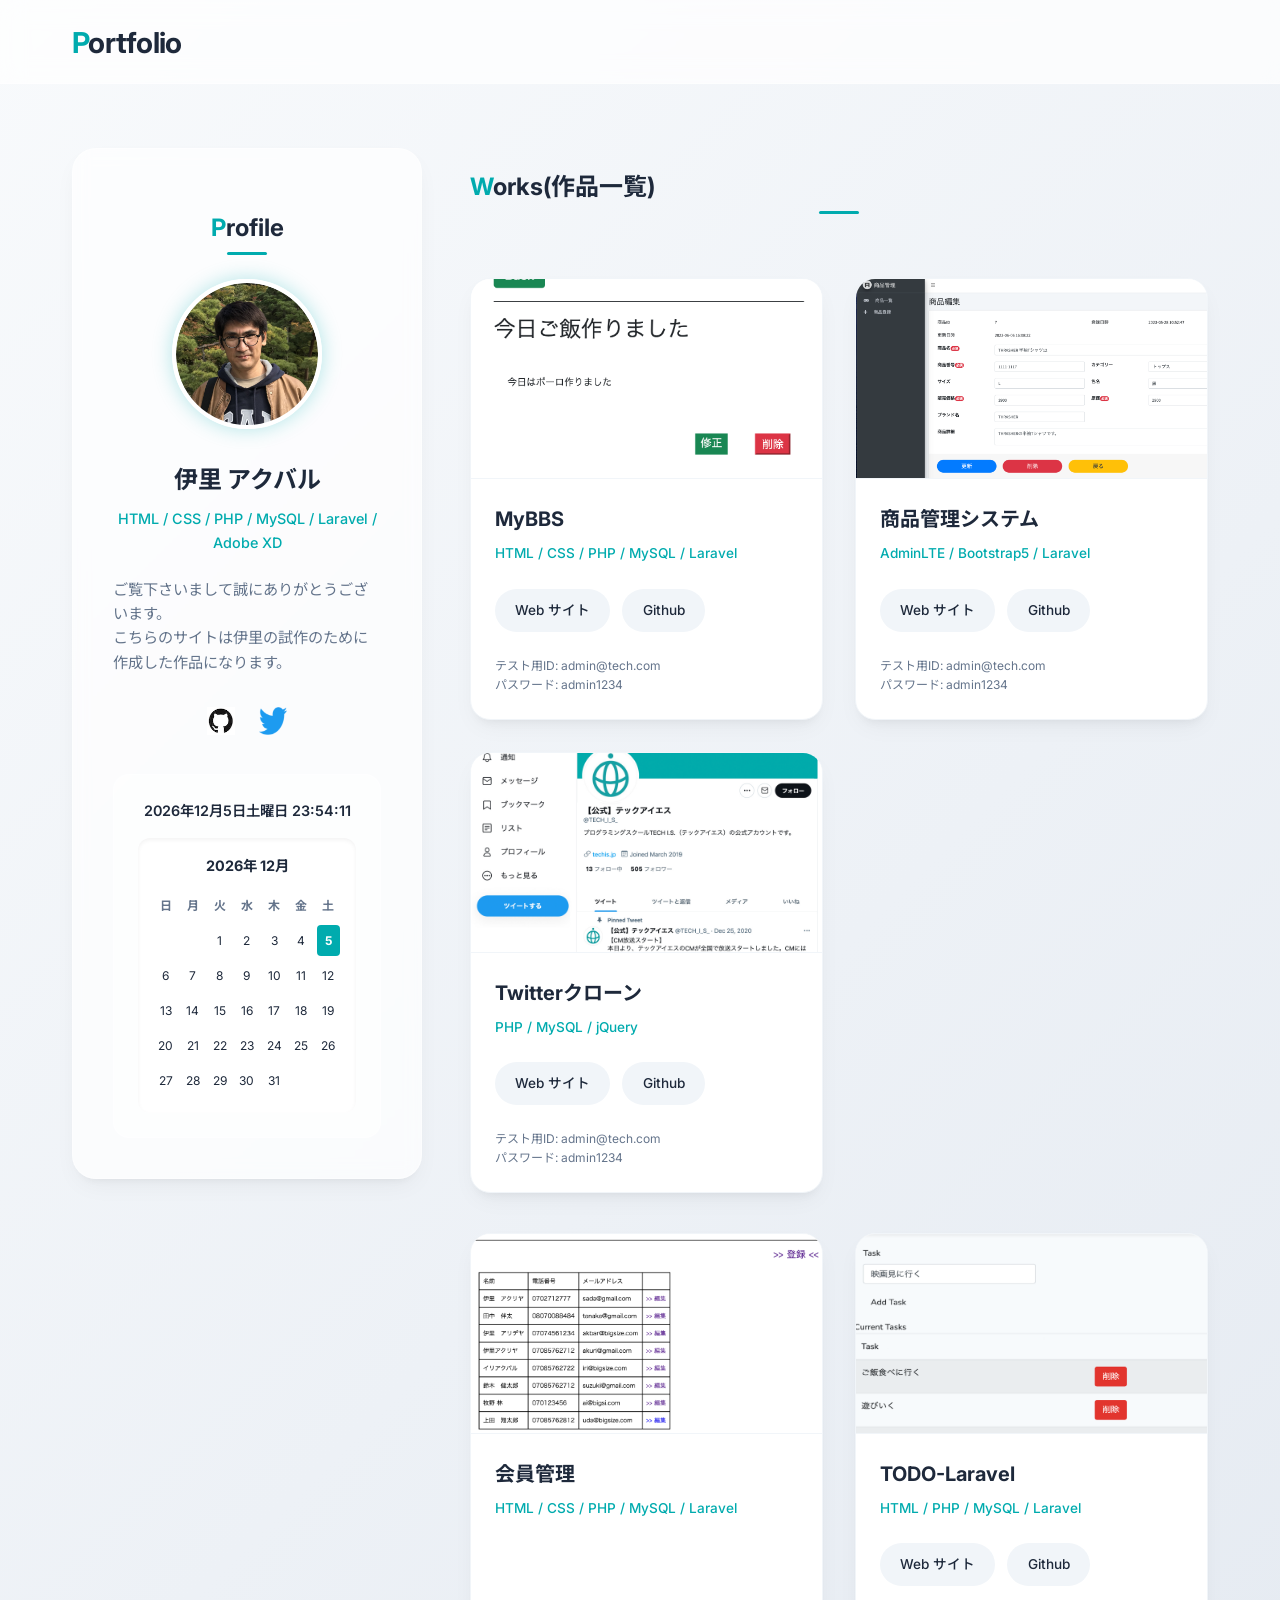
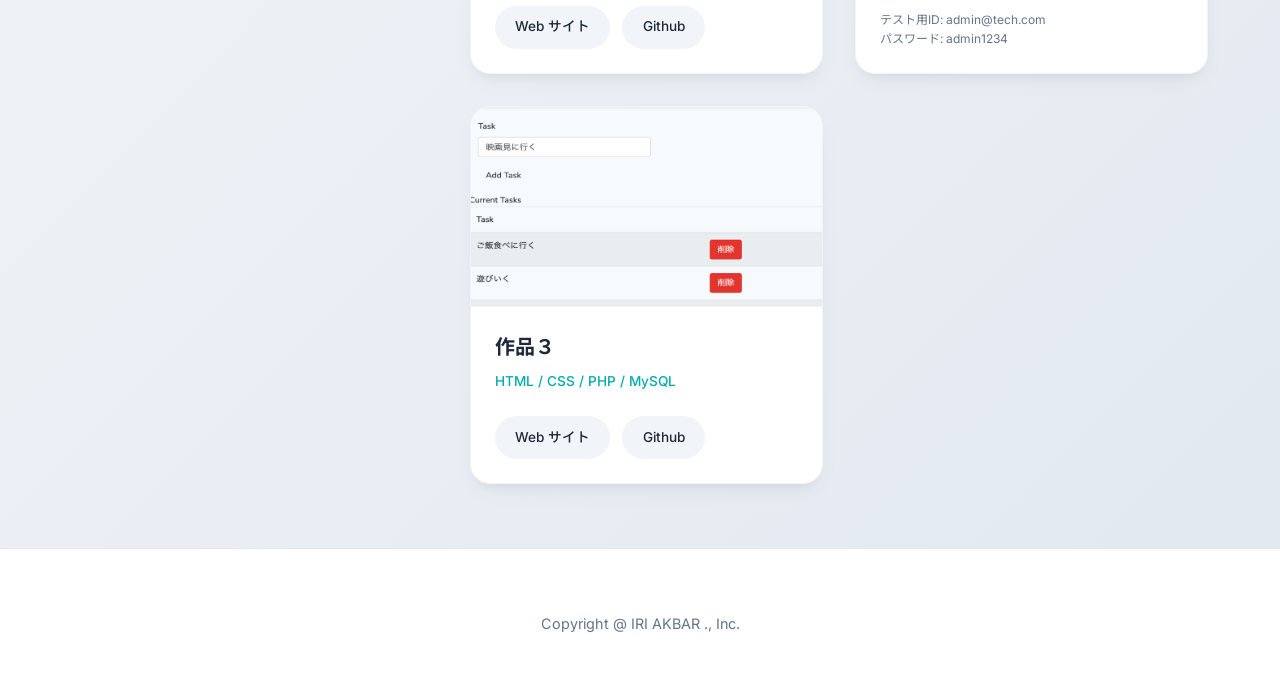
==== commit 4181285e: "リニューアルV26.1" ====
--- a/index.html
+++ b/index.html
@@ -21,12 +21,12 @@
   <div class="block-main">
     <div class="box-profile">
       <h2 class="sub-title">
-        <span class="color-green">P</span>ortfolio
+        <span class="color-green">P</span>rofile
       </h2>
       <div class="item-list">
         <img src="img/iri.png" alt="プロフィール画像">
         <b>伊里 アクバル</b>
-        <p class="color-green">HTML / CSS / PHP / MySQL / Laravel / Adobe XD</p>
+        <span class="color-green">HTML / CSS / PHP / MySQL / Laravel / Adobe XD</span>
         <p> ご覧下さいまして誠にありがとうございます。<br>
         こちらのサイトは伊里の試作のために作成した作品になります。</p>
       </div>
@@ -42,58 +42,71 @@
           </a>
         </li>
       </ul>
+
+      <!-- Date & Calendar Widget -->
+      <div class="widget-container">
+        <span id="current-date-time">日時を読み込み中...</span>
+        <div class="calendar-widget">
+          <span id="calendar-month-year"></span>
+          <div id="calendar-grid" class="calendar-grid"></div>
+        </div>
+      </div>
     </div>
+
     <div class="box-works">
       <h2 class="sub-title">
-        <span class="color-green">Wroks</span>(作品一覧)</h2>
-        <ul class="works-list">
-          <li>
-            <img src="img/MyBBS2.png" alt="worksの画像">
-            <h3>MyBBS</h3>
-            <span>HTML / CSS / PHP / MySQL <br></span>
-            <span>  Laravel<br></span>
-            <div class="link">
-              <a href="https://iri-1.com/MyBBS/public/" target="_blank"> Web サイト</a>
-              <a href="https://github.com/iri-1/MyBBS" target="_blank"> Github</a>
-            </div>
-            <span><br>テスト用ID:　admin@tech.com<br></span>
-            <span>パスワード:　admin1234</span>
-          </li>
-          <li>
-            <img src="img/item_management.png" alt="worksの画像">
-            <h3>商品管理システム</h3>
-            <span>HTML / CSS / PHP / MySQL <br></span>
-            <span>  AdminLTE /Bootstrap5 / Laravel</span>
-            <div class="link">
-              <a href="https://iri-1.com/item-management/public/" target="_blank"> Web サイト</a>
-              <a href="https://github.com/iri-1/item-management" target="_blank"> Github</a>
-            </div>
-            <span><br>テスト用ID:　admin@tech.com<br></span>
-            <span>パスワード:　admin1234</span>
-          </li>
-          <li>
-            <img src="img/work_1.jpeg" alt="worksの画像">
-            <h3>Twitterクローン</h3>
-            <span>HTML / CSS / PHP /  <br></span>
-            <span>  MySQL / jQuery  </span>
-            <div class="link">
-              <a href="https://iri-1.com/TwitterClone/" target="_blank"> Web サイト</a>
-              <a href="https://github.com/iri-1/TwitterClone" target="_blank"> Github</a>
-            </div>
-            <span><br>テスト用ID:　admin@tech.com<br></span>
-            <span>パスワード:　admin1234</span>
-          </li>
-        </ul>
-        <h1 class="block-header"> </h1>
-        <h1 class="block-header"> </h1>
+        <span class="color-green">W</span>orks(作品一覧)</h2>
+        
+      <ul class="works-list">
+        <li>
+          <img src="img/MyBBS2.png" alt="worksの画像">
+          <h3>MyBBS</h3>
+          <span>HTML / CSS / PHP / MySQL / Laravel</span>
+          <div class="link">
+            <a href="https://iri-1.com/MyBBS/public/" target="_blank">Web サイト</a>
+            <a href="https://github.com/iri-1/MyBBS" target="_blank">Github</a>
+          </div>
+          <div style="padding: 0 1.5rem 1.5rem; font-size: 0.75rem; color: #64748b;">
+            テスト用ID: admin@tech.com<br>
+            パスワード: admin1234
+          </div>
+        </li>
+        <li>
+          <img src="img/item_management.png" alt="worksの画像">
+          <h3>商品管理システム</h3>
+          <span>AdminLTE / Bootstrap5 / Laravel</span>
+          <div class="link">
+            <a href="https://iri-1.com/item-management/public/" target="_blank">Web サイト</a>
+            <a href="https://github.com/iri-1/item-management" target="_blank">Github</a>
+          </div>
+          <div style="padding: 0 1.5rem 1.5rem; font-size: 0.75rem; color: #64748b;">
+            テスト用ID: admin@tech.com<br>
+            パスワード: admin1234
+          </div>
+        </li>
+        <li>
+          <img src="img/work_1.jpeg" alt="worksの画像">
+          <h3>Twitterクローン</h3>
+          <span>PHP / MySQL / jQuery</span>
+          <div class="link">
+            <a href="https://iri-1.com/TwitterClone/" target="_blank">Web サイト</a>
+            <a href="https://github.com/iri-1/TwitterClone" target="_blank">Github</a>
+          </div>
+          <div style="padding: 0 1.5rem 1.5rem; font-size: 0.75rem; color: #64748b;">
+            テスト用ID: admin@tech.com<br>
+            パスワード: admin1234
+          </div>
+        </li>
+      </ul>
+        
       <ul class="works-list">
         <li>
           <img src="img/member2.png" alt="worksの画像">
           <h3>会員管理</h3>
           <span>HTML / CSS / PHP / MySQL / Laravel</span>
           <div class="link">
-            <a href="https://iri-1.com/Member_laravel/public/" target="_blank"> Web サイト</a>
-            <a href="https://github.com/iri-1/Member_laravel" target="_blank"> Github</a>
+            <a href="https://iri-1.com/Member_laravel/public/" target="_blank">Web サイト</a>
+            <a href="https://github.com/iri-1/Member_laravel" target="_blank">Github</a>
           </div>
         </li>
         <li>
@@ -101,30 +114,31 @@
           <h3>TODO-Laravel</h3>
           <span>HTML / PHP / MySQL / Laravel</span>
           <div class="link">
-            <a href="https://iri-1.com/todo-laravel/public/" target="_blank"> Web サイト</a>
-            <a href="https://github.com/iri-1/todo-laravel" target="_blank"> Github</a>
+            <a href="https://iri-1.com/todo-laravel/public/" target="_blank">Web サイト</a>
+            <a href="https://github.com/iri-1/todo-laravel" target="_blank">Github</a>
           </div>
-          <span><br>テスト用ID:　admin@tech.com<br></span>
-            <span>パスワード:　admin1234</span>
+          <div style="padding: 0 1.5rem 1.5rem; font-size: 0.75rem; color: #64748b;">
+            テスト用ID: admin@tech.com<br>
+            パスワード: admin1234
+          </div>
         </li>
         <li>
           <img src="img/todo.png" alt="worksの画像">
           <h3>作品３</h3>
-          <span>HTML / CSS / PHP / MySQL <br></span>
-          <!-- <span>  Laravel</span> -->
+          <span>HTML / CSS / PHP / MySQL</span>
           <div class="link">
-            <a href="https://iri-1.com/todo-laravel/public/" target="_blank"> Web サイト</a>
-            <a href="https://github.com/iri-1/todo-laravel" target="_blank"> Github</a>
+            <a href="https://iri-1.com/todo-laravel/public/" target="_blank">Web サイト</a>
+            <a href="https://github.com/iri-1/todo-laravel" target="_blank">Github</a>
           </div>
         </li>
       </ul>
-      
     </div>
-
   </div>
   <footer class="block-footer">
-<p>Copyright @ IRI AKBAR ., Inc. </p>
+    <p>Copyright @ IRI AKBAR ., Inc.</p>
   </footer>
+
+  <script src="script.js"></script>
 </body>
 
 </html>
--- a/style.css
+++ b/style.css
@@ -1,220 +1,327 @@
-@charset "UFT-8";
-
-/* 画面のスタイルシート */
+@import url('https://fonts.googleapis.com/css2?family=Inter:wght@400;500;700&family=Noto+Sans+JP:wght@400;500;700&display=swap');
+
+:root {
+  --primary: #00abae;
+  --primary-glow: rgba(0, 171, 174, 0.3);
+  --bg-gradient: linear-gradient(135deg, #f8fafc 0%, #e2e8f0 100%);
+  --glass-bg: rgba(255, 255, 255, 0.7);
+  --glass-border: rgba(255, 255, 255, 0.4);
+  --text-dark: #1e293b;
+  --text-muted: #64748b;
+  --card-shadow: 0 10px 25px -5px rgba(0, 0, 0, 0.05), 0 8px 10px -6px rgba(0, 0, 0, 0.05);
+  --card-hover-shadow: 0 20px 25px -5px rgba(0, 0, 0, 0.1), 0 10px 10px -6px rgba(0, 0, 0, 0.1);
+}
+
+* {
+  box-sizing: border-box;
+}
+
 body {
-  font-family: "Noto Sans JP", sans-serif;
+  font-family: 'Inter', 'Noto Sans JP', sans-serif;
   margin: 0;
-  min-width: 1076px;
+  background: var(--bg-gradient);
+  color: var(--text-dark);
+  line-height: 1.6;
+  min-height: 100vh;
 }
 
 .color-green {
-  color: #00abae;
+  color: var(--primary);
+  font-weight: 700;
+}
+
+/* Header */
+header {
+  position: sticky;
+  top: 0;
+  z-index: 1000;
+  background: var(--glass-bg);
+  backdrop-filter: blur(12px);
+  -webkit-backdrop-filter: blur(12px);
+  border-bottom: 1px solid var(--glass-border);
+  padding: 1rem 0;
+}
+
+.block-header {
+  max-width: 1200px;
+  margin: 0 auto;
+  padding: 0 2rem;
+  text-align: left;
+}
+
+.block-header a {
+  font-size: 1.8rem;
+  color: var(--text-dark);
+  text-decoration: none;
+  font-weight: 700;
+  letter-spacing: -0.02em;
+}
+
+/* Main Layout */
+.block-main {
+  max-width: 1200px;
+  margin: 4rem auto;
+  padding: 0 2rem;
+  display: grid;
+  grid-template-columns: 350px 1fr;
+  gap: 3rem;
+  align-items: start;
+}
+
+/* Sidebar / Profile */
+.box-profile {
+  background: var(--glass-bg);
+  backdrop-filter: blur(8px);
+  -webkit-backdrop-filter: blur(8px);
+  border: 1px solid var(--glass-border);
+  border-radius: 24px;
+  padding: 2.5rem;
+  box-shadow: var(--card-shadow);
+  text-align: center;
+  position: sticky;
+  top: 100px;
 }
 
 .sub-title {
-  font-size: 32px;
-}
-
-/* [header]のスタイルシート */
-.block-header {
-  margin: 10px 0;
-  padding: 0 20px 10px;
-  box-shadow: 0px 10px 10px -5px rgba(204, 204, 204, 0.3);
-}
-
-.block-header a {
-  font-size: 40px;
-  color: #000;
-  text-decoration: none;
-  letter-spacing: 1px;
-}
-
-/* mainのスタイルシート */
-.block-main {
-  text-align: center;
-  margin: 100px 0;
-}
-
-/* profileのスタイルシート */
-
-.item-list {
-  width: 100%;
-  max-width: 348px;
-  margin: 0 auto;
+  font-size: 1.5rem;
+  margin-bottom: 2rem;
+  position: relative;
+  display: inline-block;
+}
+
+.sub-title::after {
+  content: '';
+  position: absolute;
+  bottom: -8px;
+  left: 50%;
+  transform: translateX(-50%);
+  width: 40px;
+  height: 3px;
+  background: var(--primary);
+  border-radius: 2px;
+}
+
+.item-list img {
+  width: 150px;
+  height: 150px;
+  object-fit: cover;
+  border-radius: 50%;
+  border: 4px solid #fff;
+  box-shadow: 0 0 20px var(--primary-glow);
+  margin-bottom: 1.5rem;
 }
 
 .item-list b {
   display: block;
-  font-size: 24px;
-  font-weight: normal;
-  margin: 20px 0 30px;
+  font-size: 1.5rem;
+  margin-bottom: 0.5rem;
+}
+
+.item-list .color-green {
+  font-size: 0.9rem;
+  margin-bottom: 1.5rem;
+  display: block;
+  font-weight: 500;
 }
 
 .item-list p {
-  font-size: 13px;
-  line-height: normal;
+  font-size: 0.95rem;
+  color: var(--text-muted);
   text-align: left;
 }
 
 .icon-list {
   list-style: none;
-  width: 100%;
-  max-width: 247px;
-  margin: 30px auto;
   padding: 0;
   display: flex;
-  -webkit-justify-content: center;
-}
-
-.icon-list li {
-  margin-right: 22px;
-}
-
-/* worksのスタイルシート */
+  justify-content: center;
+  gap: 1.5rem;
+  margin-top: 2rem;
+}
+
+.icon-list img {
+  width: 28px;
+  height: 28px;
+  transition: transform 0.3s ease;
+}
+
+.icon-list a:hover img {
+  transform: translateY(-5px) scale(1.1);
+}
+
+/* Works Section */
 .box-works {
-  margin: 80px 0 0;
+  display: flex;
+  flex-direction: column;
+  gap: 2.5rem;
 }
 
 .works-list {
   list-style: none;
+  padding: 0;
+  display: grid;
+  grid-template-columns: repeat(auto-fill, minmax(300px, 1fr));
+  gap: 2rem;
+  margin: 0;
+}
+
+.works-list li {
+  background: #fff;
+  border-radius: 20px;
+  overflow: hidden;
+  box-shadow: var(--card-shadow);
+  transition: all 0.4s cubic-bezier(0.175, 0.885, 0.32, 1.275);
+  border: 1px solid #f1f5f9;
+  display: flex;
+  flex-direction: column;
+}
+
+.works-list li:hover {
+  transform: translateY(-10px);
+  box-shadow: var(--card-hover-shadow);
+}
+
+.works-list li img {
   width: 100%;
-  max-width: 1076px;
-  margin: 30px auto;
-  padding: 0;
-  text-align: left;
-  overflow: hidden;
-}
-
-.works-list li {
+  height: 200px;
+  object-fit: cover;
+  border-bottom: 1px solid #f1f5f9;
+}
+
+.works-list li h3 {
+  padding: 1.5rem 1.5rem 0.5rem;
+  margin: 0;
+  font-size: 1.25rem;
+}
+
+.works-list li span {
+  padding: 0 1.5rem;
+  font-size: 0.85rem;
+  color: var(--primary);
+  font-weight: 500;
+}
+
+.works-list .link {
+  padding: 1.5rem;
+  margin-top: auto;
+  display: flex;
+  gap: 0.75rem;
+}
+
+.works-list .link a {
+  text-decoration: none;
+  font-size: 0.85rem;
+  padding: 0.6rem 1.2rem;
+  border-radius: 50px;
+  background: #f1f5f9;
+  color: var(--text-dark);
+  font-weight: 500;
+  transition: all 0.3s ease;
+  border: 1px solid transparent;
+}
+
+.works-list .link a:hover {
+  background: var(--primary);
+  color: #fff;
+  box-shadow: 0 4px 12px var(--primary-glow);
+}
+
+/* Calendar & Time Widget */
+.widget-container {
+  margin-top: 2rem;
+  background: rgba(255, 255, 255, 0.5);
+  border-radius: 16px;
+  padding: 1.5rem;
+  border: 1px solid var(--glass-border);
+}
+
+#current-date-time {
+  font-size: 0.9rem;
+  font-weight: 600;
+  color: var(--text-dark);
+  margin-bottom: 1rem;
   display: block;
-  float: left;
-  width: 100%;
-  max-width: 348px;
-  margin-right: 15px;
-}
-
-.works-list li:last-child {
-  margin-right: 0;
-}
-
-.works-list li img {
-  /* width: 99%; */
-  width: 330px;
-  height: 300px;
-  border: 1px solid #ccc;
-  border-radius: 30px;
-  border: 1px solid #ccc;
-}
-
-.works-list li h3 {
-  font-size: 24px;
-  margin: 10px 0;
-}
-
-.works-list li span {
-  font-size: 18px;
-}
-
-.works-list .link {
-  display: flex;
-  -webkit-justify-content: left;
-  margin-top: 15px;
-}
-
-.works-list .link a {
-  background-color: rgb(226, 226, 226);
-  padding: 5px 20px;
-  margin-right: 10px;
-  font-size: 15px;
-  text-decoration: none;
-  border-radius: 30px;
-  color: #000;
-}
-
-/* footer のスタイルシート */
+  text-align: center;
+}
+
+.calendar-widget {
+  background: #fff;
+  border-radius: 12px;
+  padding: 1rem;
+  box-shadow: inset 0 2px 4px rgba(0,0,0,0.05);
+}
+
+#calendar-month-year {
+  font-size: 0.9rem;
+  font-weight: 700;
+  margin-bottom: 0.75rem;
+  display: block;
+  text-align: center;
+}
+
+.calendar-grid {
+  display: grid;
+  grid-template-columns: repeat(7, 1fr);
+  gap: 4px;
+  font-size: 0.75rem;
+}
+
+.calendar-day {
+  text-align: center;
+  padding: 6px 0;
+  border-radius: 4px;
+}
+
+.calendar-day.header {
+  font-weight: 700;
+  color: var(--text-muted);
+}
+
+.calendar-day.today {
+  background: var(--primary);
+  color: #fff;
+  font-weight: 700;
+}
+
+.calendar-day.empty {
+  visibility: hidden;
+}
+
+/* Footer */
+.block-footer {
+  margin-top: 4rem;
+  padding: 3rem 0;
+  background: #fff;
+  text-align: center;
+  border-top: 1px solid #e2e8f0;
+}
+
 .block-footer p {
-  clear: both;
-  margin: 50px 0 20px;
-  text-align: center;
-  font-size: 15px;
-}
-
-/* スマホ用スタイルシート */
-@media screen and (max-width:767px) {
-  body {
-    min-width: 100%;
-  }
-  .sub-title {
-    font-size: 24px;
-  }
-
-  /* [header]のスタイルシート */
-  .block-header {
-    padding: 0 10px 10px;
-    box-shadow: 0px 8px 8px -5px rgba(204, 204, 204, 0.3);
-  }
-
-  .block-header a {
-    font-size: 31px;
-  }
-
-  /* mainのスタイルシート */
+  font-size: 0.9rem;
+  color: var(--text-muted);
+}
+
+/* Responsive */
+@media (max-width: 1024px) {
   .block-main {
-    margin: 50px 0;
-    text-align: center;
-  }
-
-  /* profileのスタイルシート */
-
+    grid-template-columns: 1fr;
+  }
   .box-profile {
-    padding: 0 10px;
-  }
-
-  item-list {
-    max-width: 100%;
-  }
-
-  .item-list b {
-    font-size: 18px;
-  }
-
-  .item-list p {
-    font-size: 14px;
-    line-height: normal;
-    text-align:left;
-  }
-
-  icon-list {
-    max-width: 100%;
-  }
-
-  .icon-list li {
-    margin-right: 25px
-  }
-
-  /* worksのスタイルシート */
-  .box-works {
-    margin: 60px 0 0;
-    padding: 0 10px;
-  }
-
+    position: static;
+    max-width: 500px;
+    margin: 0 auto;
+  }
+}
+
+@media (max-width: 640px) {
+  .block-main {
+    margin: 2rem auto;
+    padding: 0 1rem;
+  }
+  .box-profile {
+    padding: 1.5rem;
+  }
   .works-list {
-    max-width: 100%;
-  }
-
-  .works-list li {
-    max-width: 100%;
-    float: none;
-    margin-right: 0;
-    margin-bottom: 30px;
-  }
-
-  .works-list li h3 {
-    font-size: 20px;
-    margin: 5px 0;
-  }
-  .works-list li span {
-    font-size: 14px;
-  }
-
+    grid-template-columns: 1fr;
+  }
 }
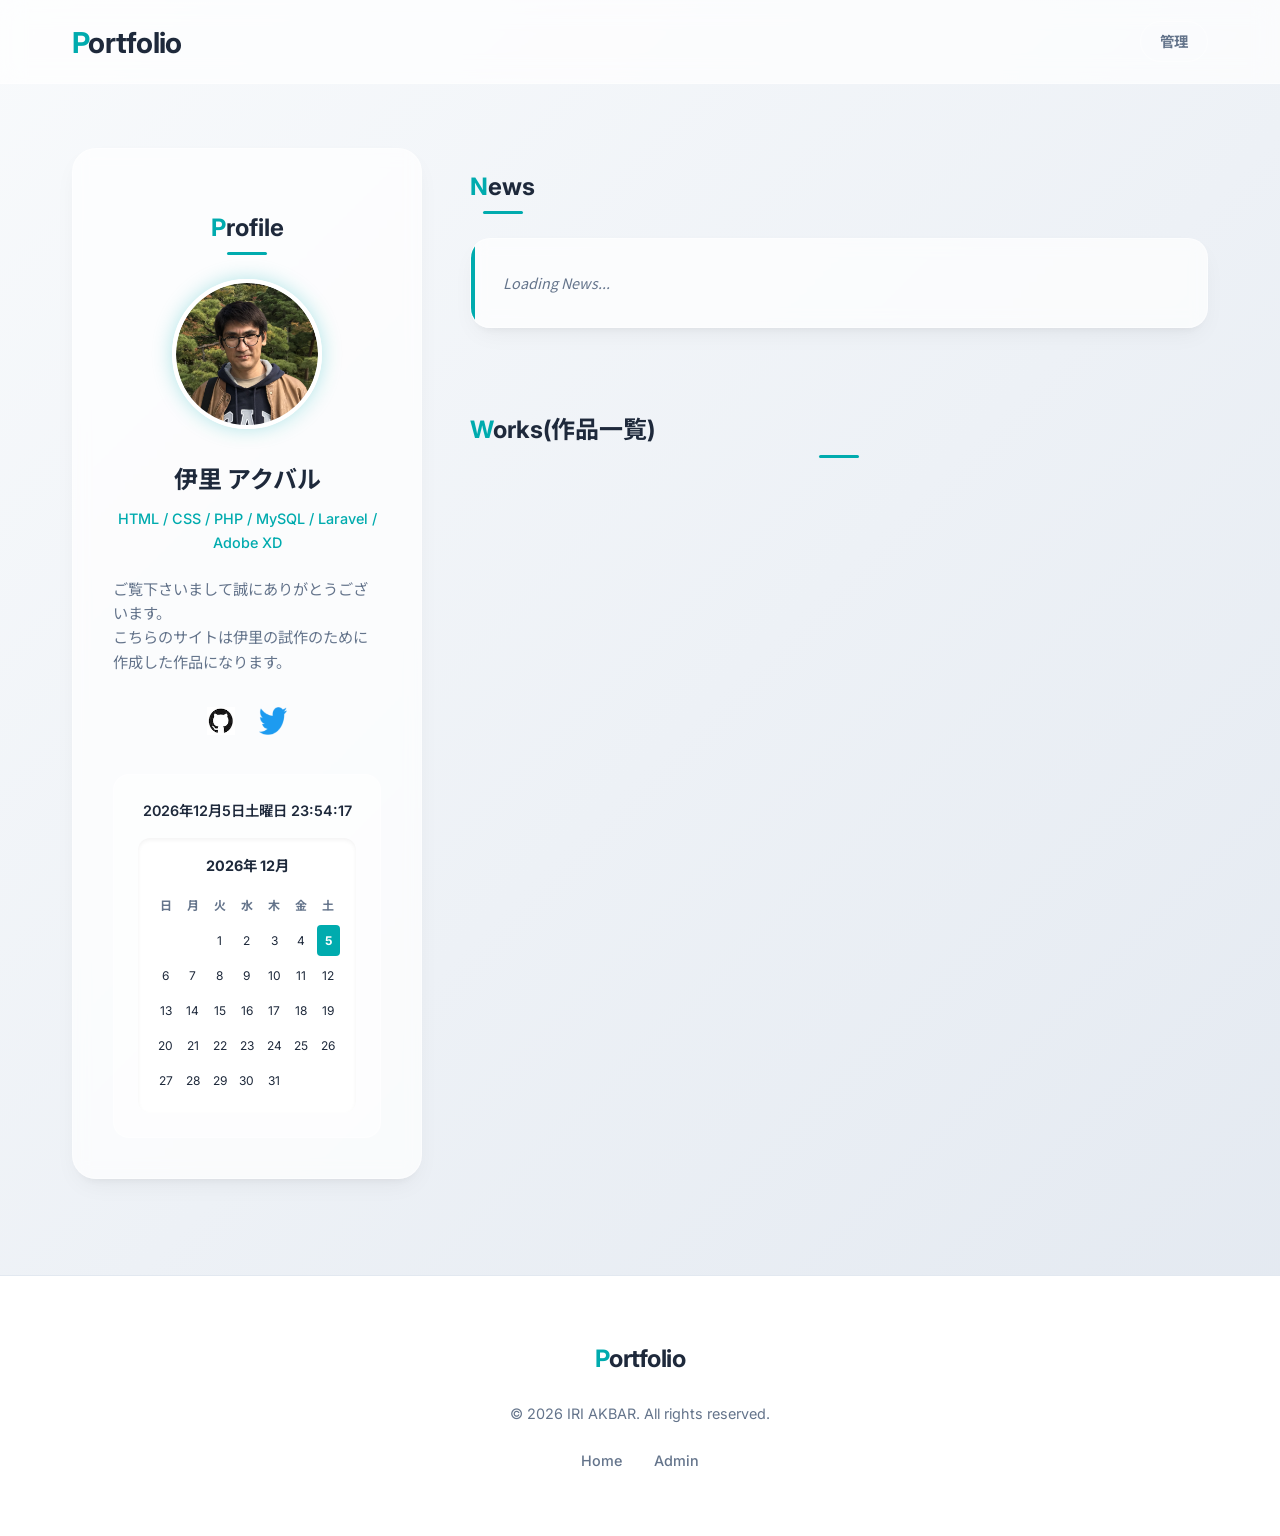
==== commit fde48e96: "リニューアルV26.4.1" ====
--- a/index.html
+++ b/index.html
@@ -12,11 +12,14 @@
 
 <body>
   <header>
-    <h1 class="block-header">
-      <a href="">
-        <span class="color-green">P</span>ortfolio
-      </a>
-    </h1>
+    <div class="header-container" style="display: flex; justify-content: space-between; align-items: center; max-width: 1200px; margin: 0 auto; padding: 0 2rem;">
+      <h1 class="block-header" style="margin: 0; padding: 0;">
+        <a href="index.html">
+          <span class="color-green">P</span>ortfolio
+        </a>
+      </h1>
+      <a href="admin.html" class="btn-admin-link" style="text-decoration: none; font-size: 0.9rem; font-weight: 700; color: var(--text-muted); border: 1px solid var(--glass-border); padding: 0.5rem 1.2rem; border-radius: 50px; transition: all 0.3s;">管理</a>
+    </div>
   </header>
   <div class="block-main">
     <div class="box-profile">
@@ -27,7 +30,7 @@
         <img src="img/iri.png" alt="プロフィール画像">
         <b>伊里 アクバル</b>
         <span class="color-green">HTML / CSS / PHP / MySQL / Laravel / Adobe XD</span>
-        <p> ご覧下さいまして誠にありがとうございます。<br>
+        <p id="news-content"> ご覧下さいまして誠にありがとうございます。<br>
         こちらのサイトは伊里の試作のために作成した作品になります。</p>
       </div>
       <ul class="icon-list">
@@ -53,89 +56,40 @@
       </div>
     </div>
 
-    <div class="box-works">
-      <h2 class="sub-title">
-        <span class="color-green">W</span>orks(作品一覧)</h2>
+    <div class="box-main-content">
+      <div class="box-news">
+        <h2 class="sub-title">
+          <span class="color-green">N</span>ews
+        </h2>
+        <div id="news-board" class="news-board">
+          <!-- GASからのお知らせがここに表示されます -->
+          <div class="loading-spinner">Loading News...</div>
+        </div>
+      </div>
+
+      <div class="box-works">
+        <h2 class="sub-title">
+          <span class="color-green">W</span>orks(作品一覧)
+        </h2>
         
-      <ul class="works-list">
-        <li>
-          <img src="img/MyBBS2.png" alt="worksの画像">
-          <h3>MyBBS</h3>
-          <span>HTML / CSS / PHP / MySQL / Laravel</span>
-          <div class="link">
-            <a href="https://iri-1.com/MyBBS/public/" target="_blank">Web サイト</a>
-            <a href="https://github.com/iri-1/MyBBS" target="_blank">Github</a>
-          </div>
-          <div style="padding: 0 1.5rem 1.5rem; font-size: 0.75rem; color: #64748b;">
-            テスト用ID: admin@tech.com<br>
-            パスワード: admin1234
-          </div>
-        </li>
-        <li>
-          <img src="img/item_management.png" alt="worksの画像">
-          <h3>商品管理システム</h3>
-          <span>AdminLTE / Bootstrap5 / Laravel</span>
-          <div class="link">
-            <a href="https://iri-1.com/item-management/public/" target="_blank">Web サイト</a>
-            <a href="https://github.com/iri-1/item-management" target="_blank">Github</a>
-          </div>
-          <div style="padding: 0 1.5rem 1.5rem; font-size: 0.75rem; color: #64748b;">
-            テスト用ID: admin@tech.com<br>
-            パスワード: admin1234
-          </div>
-        </li>
-        <li>
-          <img src="img/work_1.jpeg" alt="worksの画像">
-          <h3>Twitterクローン</h3>
-          <span>PHP / MySQL / jQuery</span>
-          <div class="link">
-            <a href="https://iri-1.com/TwitterClone/" target="_blank">Web サイト</a>
-            <a href="https://github.com/iri-1/TwitterClone" target="_blank">Github</a>
-          </div>
-          <div style="padding: 0 1.5rem 1.5rem; font-size: 0.75rem; color: #64748b;">
-            テスト用ID: admin@tech.com<br>
-            パスワード: admin1234
-          </div>
-        </li>
-      </ul>
-        
-      <ul class="works-list">
-        <li>
-          <img src="img/member2.png" alt="worksの画像">
-          <h3>会員管理</h3>
-          <span>HTML / CSS / PHP / MySQL / Laravel</span>
-          <div class="link">
-            <a href="https://iri-1.com/Member_laravel/public/" target="_blank">Web サイト</a>
-            <a href="https://github.com/iri-1/Member_laravel" target="_blank">Github</a>
-          </div>
-        </li>
-        <li>
-          <img src="img/todo.png" alt="worksの画像">
-          <h3>TODO-Laravel</h3>
-          <span>HTML / PHP / MySQL / Laravel</span>
-          <div class="link">
-            <a href="https://iri-1.com/todo-laravel/public/" target="_blank">Web サイト</a>
-            <a href="https://github.com/iri-1/todo-laravel" target="_blank">Github</a>
-          </div>
-          <div style="padding: 0 1.5rem 1.5rem; font-size: 0.75rem; color: #64748b;">
-            テスト用ID: admin@tech.com<br>
-            パスワード: admin1234
-          </div>
-        </li>
-        <li>
-          <img src="img/todo.png" alt="worksの画像">
-          <h3>作品３</h3>
-          <span>HTML / CSS / PHP / MySQL</span>
-          <div class="link">
-            <a href="https://iri-1.com/todo-laravel/public/" target="_blank">Web サイト</a>
-            <a href="https://github.com/iri-1/todo-laravel" target="_blank">Github</a>
-          </div>
-        </li>
-      </ul>
+        <ul id="works-container" class="works-list">
+          <!-- 読み込み時にここに作品が追加されます -->
+        </ul>
+      </div>
     </div>
   </div>
+  
   <footer class="block-footer">
-    <p>Copyright @ IRI AKBAR ., Inc.</p>
+    <div class="footer-content">
+      <div class="footer-logo">
+        <span class="color-green">P</span>ortfolio
+      </div>
+      <p>&copy; 2026 IRI AKBAR. All rights reserved.</p>
+      <div class="footer-links">
+        <a href="index.html">Home</a>
+        <a href="admin.html">Admin</a>
+      </div>
+    </div>
   </footer>
 
   <script src="script.js"></script>
--- a/style.css
+++ b/style.css
@@ -287,18 +287,95 @@
   visibility: hidden;
 }
 
+/* News Section */
+.box-main-content {
+  display: flex;
+  flex-direction: column;
+  gap: 4rem;
+}
+
+.box-news {
+  width: 100%;
+}
+
+.news-board {
+  background: var(--glass-bg);
+  backdrop-filter: blur(8px);
+  border: 1px solid var(--glass-border);
+  border-radius: 20px;
+  padding: 2rem;
+  box-shadow: var(--card-shadow);
+  position: relative;
+  overflow: hidden;
+}
+
+.news-board::before {
+  content: '';
+  position: absolute;
+  top: 0;
+  left: 0;
+  width: 4px;
+  height: 100%;
+  background: var(--primary);
+}
+
+.news-board p {
+  margin: 0;
+  font-size: 1.05rem;
+  color: var(--text-dark);
+}
+
+.loading-spinner {
+  color: var(--text-muted);
+  font-size: 0.9rem;
+  font-style: italic;
+}
+
 /* Footer */
 .block-footer {
-  margin-top: 4rem;
-  padding: 3rem 0;
+  margin-top: 6rem;
+  padding: 4rem 0;
   background: #fff;
-  text-align: center;
   border-top: 1px solid #e2e8f0;
 }
 
+.footer-content {
+  max-width: 1200px;
+  margin: 0 auto;
+  padding: 0 2rem;
+  display: flex;
+  flex-direction: column;
+  align-items: center;
+  gap: 1.5rem;
+}
+
+.footer-logo {
+  font-size: 1.5rem;
+  font-weight: 700;
+  letter-spacing: -0.02em;
+}
+
 .block-footer p {
   font-size: 0.9rem;
   color: var(--text-muted);
+  margin: 0;
+}
+
+.footer-links {
+  display: flex;
+  gap: 2rem;
+}
+
+.footer-links a {
+  text-decoration: none;
+  color: var(--text-muted);
+  font-size: 0.9rem;
+  font-weight: 500;
+  transition: color 0.3s;
+}
+
+.footer-links a:hover {
+  color: var(--primary);
 }
 
 /* Responsive */
